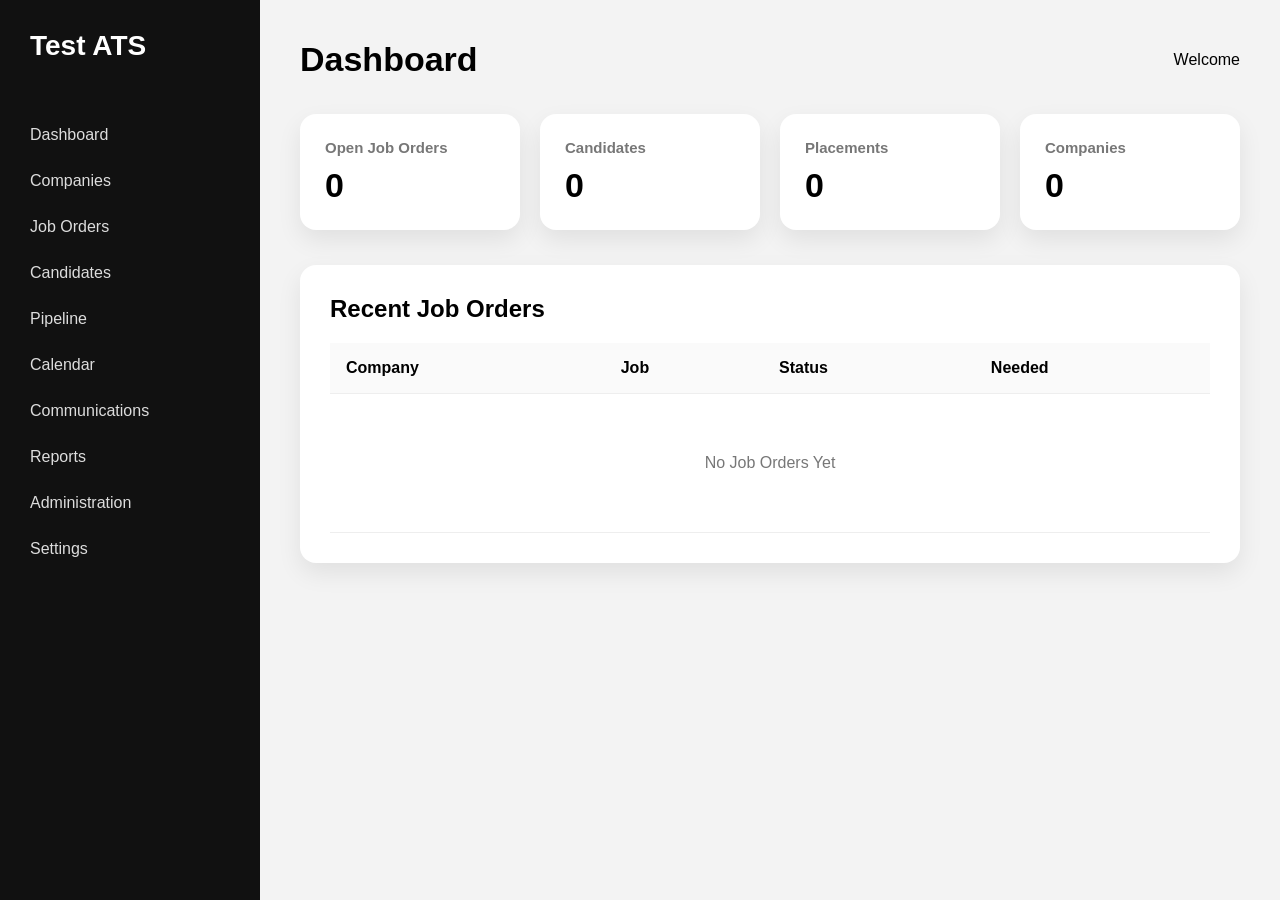
==== dashboard.html @ adffb9d7 "Create dashboard.html" ====
<!DOCTYPE html>
<html lang="en">
<head>
    <meta charset="UTF-8">
    <meta name="viewport" content="width=device-width, initial-scale=1.0">
    <title>Dashboard | Test ATS</title>

    <style>
        *{
            margin:0;
            padding:0;
            box-sizing:border-box;
            font-family:Arial,Helvetica,sans-serif;
        }

        body{
            background:#f3f3f3;
        }

        .sidebar{
            position:fixed;
            left:0;
            top:0;
            width:260px;
            height:100vh;
            background:#111;
            color:#fff;
            padding:30px;
        }

        .logo{
            font-size:28px;
            font-weight:bold;
            margin-bottom:50px;
        }

        .sidebar ul{
            list-style:none;
        }

        .sidebar li{
            padding:14px 0;
            cursor:pointer;
            color:#ddd;
        }

        .sidebar li:hover{
            color:#fff;
        }

        .main{
            margin-left:260px;
            padding:40px;
        }

        .topbar{
            display:flex;
            justify-content:space-between;
            align-items:center;
            margin-bottom:35px;
        }

        .topbar h1{
            font-size:34px;
        }

        .cards{
            display:grid;
            grid-template-columns:repeat(4,1fr);
            gap:20px;
        }

        .card{
            background:#fff;
            border-radius:16px;
            padding:25px;
            box-shadow:0 10px 25px rgba(0,0,0,.08);
        }

        .card h3{
            color:#777;
            font-size:15px;
            margin-bottom:10px;
        }

        .card h2{
            font-size:34px;
        }

        .section{
            margin-top:35px;
            background:#fff;
            border-radius:16px;
            padding:30px;
            box-shadow:0 10px 25px rgba(0,0,0,.08);
        }

        table{
            width:100%;
            border-collapse:collapse;
            margin-top:20px;
        }

        th,td{
            text-align:left;
            padding:16px;
            border-bottom:1px solid #eee;
        }

        th{
            background:#fafafa;
        }
    </style>

</head>

<body>

<div class="sidebar">

<div class="logo">Test ATS</div>

<ul>
<li>Dashboard</li>
<li>Companies</li>
<li>Job Orders</li>
<li>Candidates</li>
<li>Pipeline</li>
<li>Calendar</li>
<li>Communications</li>
<li>Reports</li>
<li>Administration</li>
<li>Settings</li>
</ul>

</div>

<div class="main">

<div class="topbar">

<h1>Dashboard</h1>

<div>
Welcome
</div>

</div>

<div class="cards">

<div class="card">
<h3>Open Job Orders</h3>
<h2>0</h2>
</div>

<div class="card">
<h3>Candidates</h3>
<h2>0</h2>
</div>

<div class="card">
<h3>Placements</h3>
<h2>0</h2>
</div>

<div class="card">
<h3>Companies</h3>
<h2>0</h2>
</div>

</div>

<div class="section">

<h2>Recent Job Orders</h2>

<table>

<tr>
<th>Company</th>
<th>Job</th>
<th>Status</th>
<th>Needed</th>
</tr>

<tr>
<td colspan="4" style="text-align:center;padding:60px;color:#777;">
No Job Orders Yet
</td>
</tr>

</table>

</div>

</div>

</body>
</html>
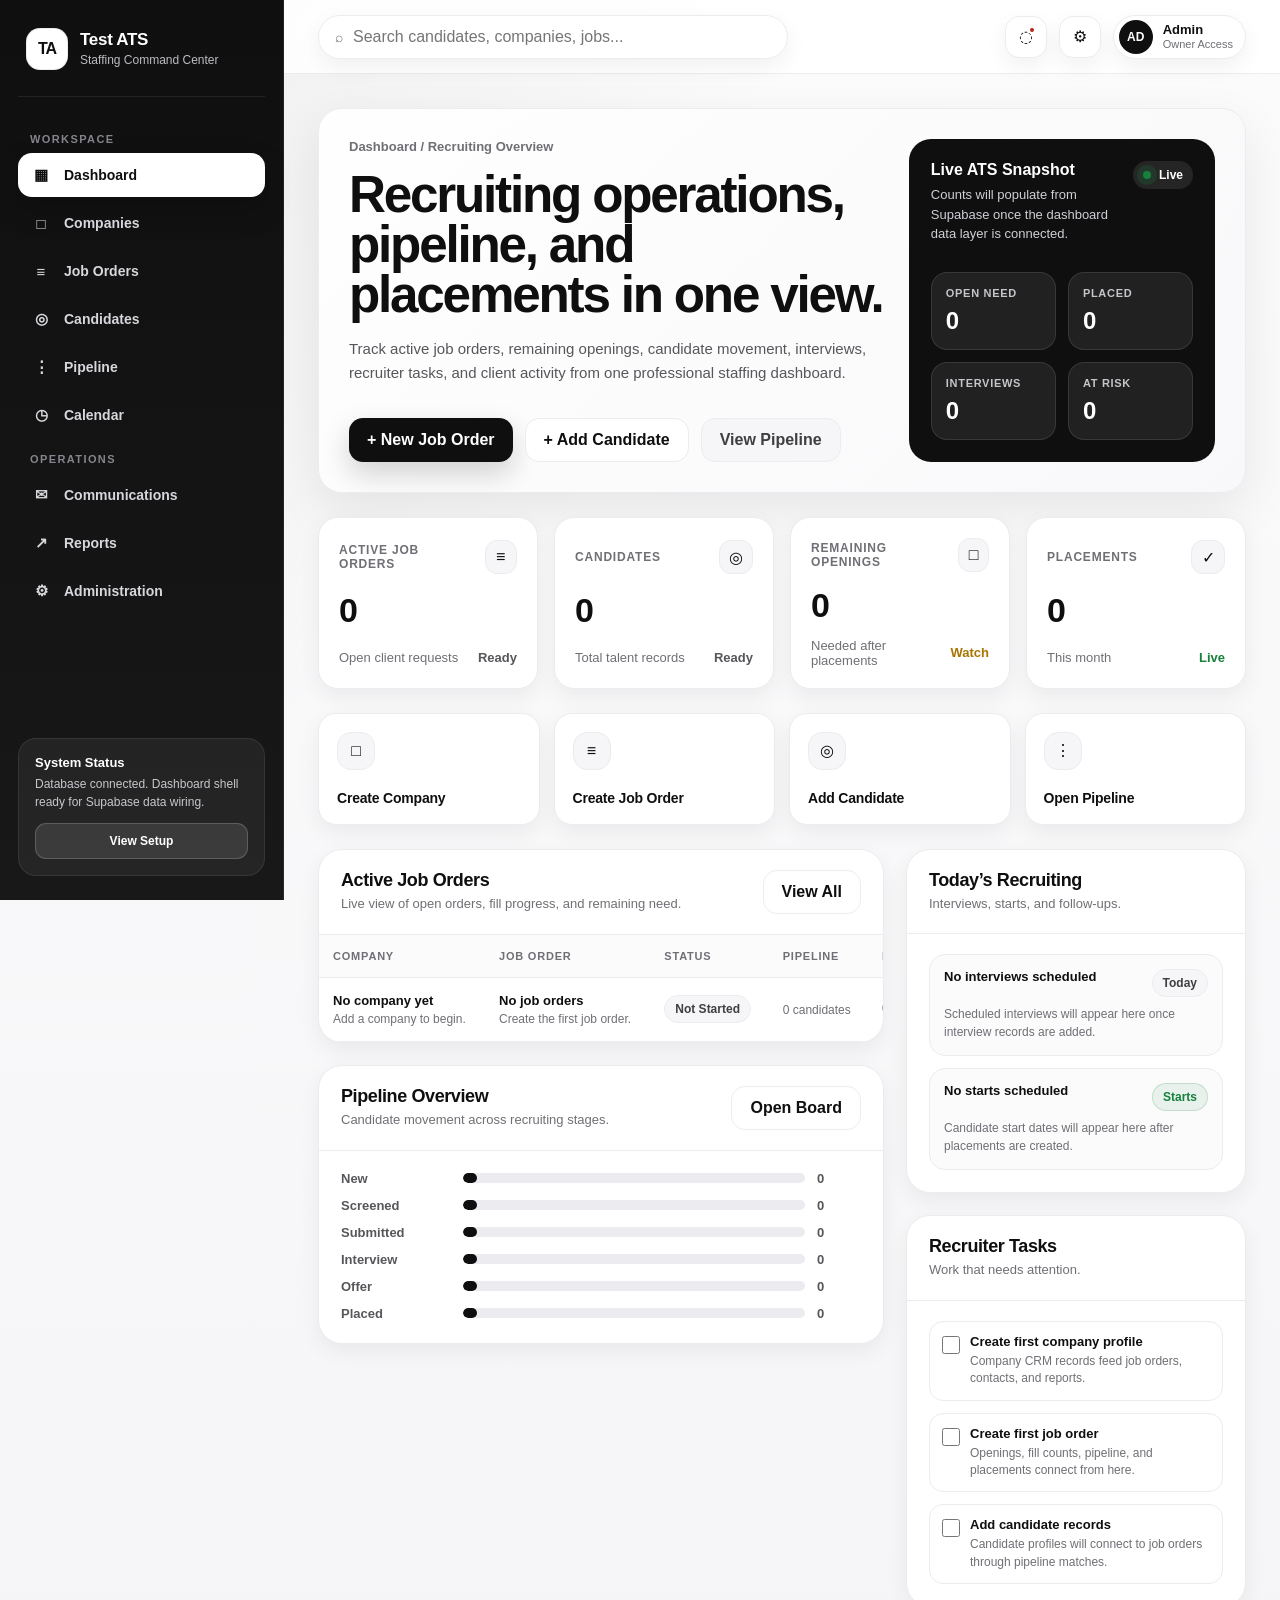
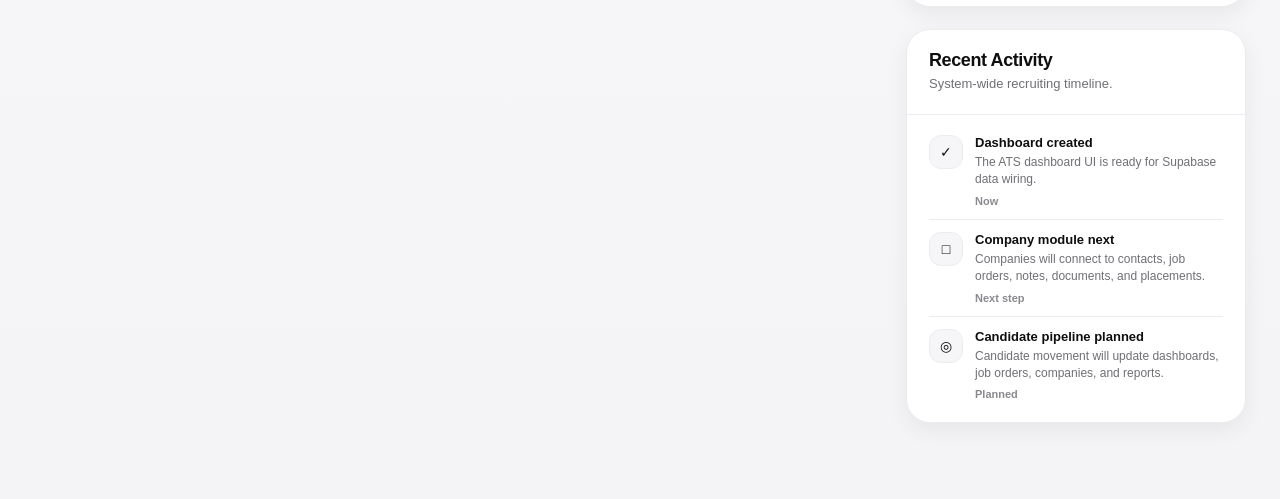
==== commit 23fb120a: "Update dashboard.html" ====
--- a/dashboard.html
+++ b/dashboard.html
@@ -1,200 +1,1371 @@
 <!DOCTYPE html>
 <html lang="en">
 <head>
-    <meta charset="UTF-8">
-    <meta name="viewport" content="width=device-width, initial-scale=1.0">
-    <title>Dashboard | Test ATS</title>
-
-    <style>
-        *{
-            margin:0;
-            padding:0;
-            box-sizing:border-box;
-            font-family:Arial,Helvetica,sans-serif;
-        }
-
-        body{
-            background:#f3f3f3;
-        }
-
-        .sidebar{
-            position:fixed;
-            left:0;
-            top:0;
-            width:260px;
-            height:100vh;
-            background:#111;
-            color:#fff;
-            padding:30px;
-        }
-
-        .logo{
-            font-size:28px;
-            font-weight:bold;
-            margin-bottom:50px;
-        }
-
-        .sidebar ul{
-            list-style:none;
-        }
-
-        .sidebar li{
-            padding:14px 0;
-            cursor:pointer;
-            color:#ddd;
-        }
-
-        .sidebar li:hover{
-            color:#fff;
-        }
-
-        .main{
-            margin-left:260px;
-            padding:40px;
-        }
-
-        .topbar{
-            display:flex;
-            justify-content:space-between;
-            align-items:center;
-            margin-bottom:35px;
-        }
-
-        .topbar h1{
-            font-size:34px;
-        }
-
-        .cards{
-            display:grid;
-            grid-template-columns:repeat(4,1fr);
-            gap:20px;
-        }
-
-        .card{
-            background:#fff;
-            border-radius:16px;
-            padding:25px;
-            box-shadow:0 10px 25px rgba(0,0,0,.08);
-        }
-
-        .card h3{
-            color:#777;
-            font-size:15px;
-            margin-bottom:10px;
-        }
-
-        .card h2{
-            font-size:34px;
-        }
-
-        .section{
-            margin-top:35px;
-            background:#fff;
-            border-radius:16px;
-            padding:30px;
-            box-shadow:0 10px 25px rgba(0,0,0,.08);
-        }
-
-        table{
-            width:100%;
-            border-collapse:collapse;
-            margin-top:20px;
-        }
-
-        th,td{
-            text-align:left;
-            padding:16px;
-            border-bottom:1px solid #eee;
-        }
-
-        th{
-            background:#fafafa;
-        }
-    </style>
-
+  <meta charset="UTF-8" />
+  <meta name="viewport" content="width=device-width, initial-scale=1.0" />
+
+  <title>Test ATS | Dashboard</title>
+
+  <style>
+    :root {
+      --black: #0f0f10;
+      --black-2: #171717;
+      --charcoal: #232323;
+      --gray-900: #2f2f31;
+      --gray-800: #3f3f42;
+      --gray-700: #57575b;
+      --gray-600: #6f6f75;
+      --gray-500: #8a8a91;
+      --gray-400: #b8b8bf;
+      --gray-300: #d9d9df;
+      --gray-200: #ececf0;
+      --gray-100: #f6f6f8;
+      --white: #ffffff;
+      --success: #16803c;
+      --warning: #a87400;
+      --danger: #b42318;
+      --info: #2458a6;
+      --radius-sm: 10px;
+      --radius-md: 16px;
+      --radius-lg: 24px;
+      --shadow-sm: 0 8px 22px rgba(15, 15, 16, 0.06);
+      --shadow-md: 0 18px 50px rgba(15, 15, 16, 0.08);
+      --border: 1px solid var(--gray-200);
+      --sidebar-width: 284px;
+      --topbar-height: 74px;
+    }
+
+    * {
+      box-sizing: border-box;
+      margin: 0;
+      padding: 0;
+    }
+
+    html {
+      scroll-behavior: smooth;
+    }
+
+    body {
+      min-height: 100vh;
+      font-family: Inter, Arial, Helvetica, sans-serif;
+      background:
+        radial-gradient(circle at top left, rgba(15, 15, 16, 0.06), transparent 32%),
+        linear-gradient(180deg, #fbfbfc 0%, #f4f4f6 100%);
+      color: var(--black);
+    }
+
+    button,
+    input,
+    select {
+      font: inherit;
+    }
+
+    button {
+      cursor: pointer;
+    }
+
+    a {
+      color: inherit;
+      text-decoration: none;
+    }
+
+    .app-shell {
+      min-height: 100vh;
+      display: grid;
+      grid-template-columns: var(--sidebar-width) 1fr;
+    }
+
+    .sidebar {
+      position: sticky;
+      top: 0;
+      height: 100vh;
+      background: linear-gradient(180deg, var(--black) 0%, #181818 100%);
+      color: var(--white);
+      padding: 24px 18px;
+      display: flex;
+      flex-direction: column;
+      border-right: 1px solid rgba(255, 255, 255, 0.08);
+    }
+
+    .brand-row {
+      display: flex;
+      align-items: center;
+      gap: 12px;
+      padding: 4px 8px 26px;
+      border-bottom: 1px solid rgba(255, 255, 255, 0.08);
+      margin-bottom: 20px;
+    }
+
+    .brand-mark {
+      width: 42px;
+      height: 42px;
+      border-radius: 14px;
+      background: var(--white);
+      color: var(--black);
+      display: grid;
+      place-items: center;
+      font-weight: 900;
+      letter-spacing: -1px;
+      box-shadow: inset 0 0 0 1px rgba(15, 15, 16, 0.08);
+    }
+
+    .brand-title {
+      line-height: 1.1;
+    }
+
+    .brand-title strong {
+      display: block;
+      font-size: 17px;
+      letter-spacing: -0.3px;
+    }
+
+    .brand-title span {
+      color: #bcbcc2;
+      font-size: 12px;
+    }
+
+    .nav-section-label {
+      color: #85858d;
+      font-size: 11px;
+      font-weight: 800;
+      text-transform: uppercase;
+      letter-spacing: 1.4px;
+      padding: 16px 12px 8px;
+    }
+
+    .nav-list {
+      list-style: none;
+      display: grid;
+      gap: 4px;
+    }
+
+    .nav-item {
+      border-radius: 14px;
+    }
+
+    .nav-link {
+      min-height: 44px;
+      display: flex;
+      align-items: center;
+      gap: 12px;
+      padding: 10px 12px;
+      color: #d7d7dc;
+      border-radius: 14px;
+      transition: 0.18s ease;
+      font-weight: 650;
+      font-size: 14px;
+    }
+
+    .nav-link:hover {
+      background: rgba(255, 255, 255, 0.07);
+      color: var(--white);
+    }
+
+    .nav-link.active {
+      background: var(--white);
+      color: var(--black);
+      box-shadow: 0 12px 30px rgba(0, 0, 0, 0.20);
+    }
+
+    .nav-icon {
+      width: 22px;
+      height: 22px;
+      display: grid;
+      place-items: center;
+      font-size: 15px;
+    }
+
+    .sidebar-footer {
+      margin-top: auto;
+      background: rgba(255, 255, 255, 0.06);
+      border: 1px solid rgba(255, 255, 255, 0.08);
+      border-radius: 18px;
+      padding: 16px;
+    }
+
+    .sidebar-footer strong {
+      display: block;
+      font-size: 13px;
+      margin-bottom: 6px;
+    }
+
+    .sidebar-footer p {
+      color: #c7c7cd;
+      font-size: 12px;
+      line-height: 1.45;
+      margin-bottom: 12px;
+    }
+
+    .small-dark-btn {
+      width: 100%;
+      height: 36px;
+      border: 1px solid rgba(255, 255, 255, 0.18);
+      background: rgba(255, 255, 255, 0.10);
+      color: var(--white);
+      border-radius: 11px;
+      font-weight: 800;
+      font-size: 12px;
+    }
+
+    .main-area {
+      min-width: 0;
+      display: flex;
+      flex-direction: column;
+    }
+
+    .topbar {
+      height: var(--topbar-height);
+      background: rgba(255, 255, 255, 0.86);
+      backdrop-filter: blur(18px);
+      border-bottom: var(--border);
+      display: flex;
+      align-items: center;
+      justify-content: space-between;
+      padding: 0 34px;
+      position: sticky;
+      top: 0;
+      z-index: 20;
+    }
+
+    .topbar-left {
+      display: flex;
+      align-items: center;
+      gap: 18px;
+      min-width: 0;
+    }
+
+    .mobile-menu {
+      display: none;
+      width: 42px;
+      height: 42px;
+      border-radius: 12px;
+      border: var(--border);
+      background: var(--white);
+      color: var(--black);
+      font-size: 20px;
+    }
+
+    .global-search {
+      width: min(470px, 40vw);
+      height: 44px;
+      display: flex;
+      align-items: center;
+      gap: 10px;
+      border: var(--border);
+      border-radius: 999px;
+      background: var(--white);
+      padding: 0 16px;
+      color: var(--gray-600);
+      box-shadow: var(--shadow-sm);
+    }
+
+    .global-search input {
+      border: 0;
+      outline: 0;
+      flex: 1;
+      background: transparent;
+      color: var(--black);
+      min-width: 0;
+    }
+
+    .global-search span {
+      font-size: 14px;
+    }
+
+    .topbar-actions {
+      display: flex;
+      align-items: center;
+      gap: 12px;
+    }
+
+    .icon-btn {
+      width: 42px;
+      height: 42px;
+      border-radius: 14px;
+      border: var(--border);
+      background: var(--white);
+      color: var(--black);
+      box-shadow: var(--shadow-sm);
+      position: relative;
+    }
+
+    .notification-dot {
+      position: absolute;
+      top: 9px;
+      right: 10px;
+      width: 8px;
+      height: 8px;
+      border-radius: 99px;
+      background: var(--danger);
+      border: 2px solid var(--white);
+    }
+
+    .user-chip {
+      height: 44px;
+      display: flex;
+      align-items: center;
+      gap: 10px;
+      background: var(--white);
+      border: var(--border);
+      border-radius: 999px;
+      padding: 5px 12px 5px 5px;
+      box-shadow: var(--shadow-sm);
+    }
+
+    .avatar {
+      width: 34px;
+      height: 34px;
+      border-radius: 50%;
+      background: var(--black);
+      color: var(--white);
+      display: grid;
+      place-items: center;
+      font-size: 12px;
+      font-weight: 900;
+    }
+
+    .user-chip-text {
+      display: grid;
+      line-height: 1.15;
+    }
+
+    .user-chip-text strong {
+      font-size: 13px;
+    }
+
+    .user-chip-text span {
+      font-size: 11px;
+      color: var(--gray-600);
+    }
+
+    .page-content {
+      padding: 34px;
+      display: grid;
+      gap: 24px;
+    }
+
+    .hero-panel {
+      background:
+        linear-gradient(135deg, rgba(255, 255, 255, 0.96), rgba(248, 248, 250, 0.96)),
+        radial-gradient(circle at top right, rgba(15, 15, 16, 0.08), transparent 26%);
+      border: var(--border);
+      border-radius: var(--radius-lg);
+      padding: 30px;
+      display: grid;
+      grid-template-columns: 1.4fr 0.8fr;
+      gap: 24px;
+      align-items: stretch;
+      box-shadow: var(--shadow-md);
+      overflow: hidden;
+    }
+
+    .hero-copy {
+      display: flex;
+      flex-direction: column;
+      justify-content: space-between;
+      gap: 24px;
+      min-width: 0;
+    }
+
+    .breadcrumb {
+      color: var(--gray-600);
+      font-size: 13px;
+      font-weight: 700;
+      margin-bottom: 16px;
+    }
+
+    .hero-copy h1 {
+      font-size: clamp(30px, 4vw, 52px);
+      letter-spacing: -2.2px;
+      line-height: 0.98;
+      margin-bottom: 16px;
+      max-width: 780px;
+    }
+
+    .hero-copy p {
+      color: var(--gray-700);
+      line-height: 1.65;
+      max-width: 740px;
+      font-size: 15px;
+    }
+
+    .hero-actions {
+      display: flex;
+      flex-wrap: wrap;
+      gap: 12px;
+    }
+
+    .primary-btn,
+    .secondary-btn,
+    .ghost-btn {
+      min-height: 44px;
+      border-radius: 14px;
+      padding: 0 18px;
+      font-weight: 850;
+      border: 0;
+    }
+
+    .primary-btn {
+      background: var(--black);
+      color: var(--white);
+      box-shadow: 0 12px 28px rgba(15, 15, 16, 0.18);
+    }
+
+    .secondary-btn {
+      background: var(--white);
+      color: var(--black);
+      border: var(--border);
+    }
+
+    .ghost-btn {
+      background: var(--gray-100);
+      color: var(--gray-800);
+      border: var(--border);
+    }
+
+    .hero-side {
+      background: var(--black);
+      color: var(--white);
+      border-radius: 22px;
+      padding: 22px;
+      display: flex;
+      flex-direction: column;
+      justify-content: space-between;
+      gap: 28px;
+      min-height: 280px;
+    }
+
+    .hero-side-top {
+      display: flex;
+      justify-content: space-between;
+      align-items: start;
+      gap: 12px;
+    }
+
+    .hero-side h3 {
+      font-size: 16px;
+      margin-bottom: 6px;
+    }
+
+    .hero-side p {
+      color: #cfcfd5;
+      font-size: 13px;
+      line-height: 1.5;
+    }
+
+    .live-chip {
+      display: inline-flex;
+      align-items: center;
+      gap: 8px;
+      padding: 7px 10px;
+      border-radius: 999px;
+      background: rgba(255, 255, 255, 0.09);
+      color: var(--white);
+      font-size: 12px;
+      font-weight: 800;
+      white-space: nowrap;
+    }
+
+    .pulse-dot {
+      width: 8px;
+      height: 8px;
+      background: var(--success);
+      border-radius: 50%;
+      box-shadow: 0 0 0 6px rgba(22, 128, 60, 0.20);
+    }
+
+    .mini-stats {
+      display: grid;
+      grid-template-columns: repeat(2, 1fr);
+      gap: 12px;
+    }
+
+    .mini-stat {
+      padding: 14px;
+      border-radius: 16px;
+      background: rgba(255, 255, 255, 0.08);
+      border: 1px solid rgba(255, 255, 255, 0.10);
+    }
+
+    .mini-stat span {
+      display: block;
+      color: #c5c5ca;
+      font-size: 11px;
+      font-weight: 800;
+      text-transform: uppercase;
+      letter-spacing: 0.7px;
+      margin-bottom: 8px;
+    }
+
+    .mini-stat strong {
+      display: block;
+      font-size: 24px;
+      letter-spacing: -0.8px;
+    }
+
+    .kpi-grid {
+      display: grid;
+      grid-template-columns: repeat(4, 1fr);
+      gap: 16px;
+    }
+
+    .kpi-card {
+      background: var(--white);
+      border: var(--border);
+      border-radius: 20px;
+      padding: 20px;
+      box-shadow: var(--shadow-sm);
+      display: grid;
+      gap: 16px;
+      min-width: 0;
+    }
+
+    .kpi-top {
+      display: flex;
+      justify-content: space-between;
+      align-items: center;
+      gap: 12px;
+    }
+
+    .kpi-label {
+      color: var(--gray-600);
+      font-size: 12px;
+      font-weight: 900;
+      text-transform: uppercase;
+      letter-spacing: 0.8px;
+    }
+
+    .kpi-icon {
+      width: 34px;
+      height: 34px;
+      border-radius: 12px;
+      display: grid;
+      place-items: center;
+      background: var(--gray-100);
+      color: var(--black);
+      border: var(--border);
+    }
+
+    .kpi-value {
+      font-size: 34px;
+      letter-spacing: -1.4px;
+      font-weight: 900;
+      line-height: 1;
+    }
+
+    .kpi-meta {
+      display: flex;
+      align-items: center;
+      justify-content: space-between;
+      gap: 12px;
+      color: var(--gray-600);
+      font-size: 13px;
+    }
+
+    .trend {
+      font-weight: 900;
+      color: var(--success);
+    }
+
+    .trend.neutral {
+      color: var(--gray-700);
+    }
+
+    .trend.warning {
+      color: var(--warning);
+    }
+
+    .dashboard-grid {
+      display: grid;
+      grid-template-columns: minmax(0, 1.5fr) minmax(340px, 0.85fr);
+      gap: 22px;
+      align-items: start;
+    }
+
+    .stack {
+      display: grid;
+      gap: 22px;
+      min-width: 0;
+    }
+
+    .panel {
+      background: var(--white);
+      border: var(--border);
+      border-radius: var(--radius-lg);
+      box-shadow: var(--shadow-sm);
+      overflow: hidden;
+    }
+
+    .panel-header {
+      padding: 20px 22px;
+      border-bottom: var(--border);
+      display: flex;
+      align-items: center;
+      justify-content: space-between;
+      gap: 16px;
+    }
+
+    .panel-title {
+      min-width: 0;
+    }
+
+    .panel-title h2 {
+      font-size: 18px;
+      letter-spacing: -0.4px;
+      margin-bottom: 4px;
+    }
+
+    .panel-title p {
+      color: var(--gray-600);
+      font-size: 13px;
+      line-height: 1.45;
+    }
+
+    .panel-body {
+      padding: 20px 22px 22px;
+    }
+
+    .pipeline-wrapper {
+      display: grid;
+      gap: 16px;
+    }
+
+    .pipeline-bars {
+      display: grid;
+      gap: 12px;
+    }
+
+    .pipeline-row {
+      display: grid;
+      grid-template-columns: 110px 1fr 44px;
+      align-items: center;
+      gap: 12px;
+    }
+
+    .pipeline-row span {
+      color: var(--gray-700);
+      font-size: 13px;
+      font-weight: 750;
+    }
+
+    .bar-track {
+      height: 10px;
+      border-radius: 999px;
+      background: var(--gray-200);
+      overflow: hidden;
+    }
+
+    .bar-fill {
+      height: 100%;
+      border-radius: 999px;
+      background: var(--black);
+    }
+
+    .job-table-wrap {
+      overflow-x: auto;
+    }
+
+    table {
+      width: 100%;
+      border-collapse: collapse;
+      min-width: 760px;
+    }
+
+    th,
+    td {
+      padding: 15px 14px;
+      text-align: left;
+      border-bottom: 1px solid var(--gray-200);
+      vertical-align: middle;
+      font-size: 13px;
+    }
+
+    th {
+      color: var(--gray-600);
+      font-size: 11px;
+      text-transform: uppercase;
+      letter-spacing: 0.8px;
+      background: #fbfbfc;
+      font-weight: 900;
+    }
+
+    td strong {
+      display: block;
+      font-size: 13px;
+      color: var(--black);
+      margin-bottom: 3px;
+    }
+
+    td small {
+      color: var(--gray-600);
+      font-size: 12px;
+    }
+
+    .status-pill {
+      display: inline-flex;
+      align-items: center;
+      min-height: 28px;
+      padding: 0 10px;
+      border-radius: 999px;
+      font-size: 12px;
+      font-weight: 850;
+      background: var(--gray-100);
+      color: var(--gray-800);
+      border: 1px solid var(--gray-200);
+      white-space: nowrap;
+    }
+
+    .status-pill.success {
+      color: var(--success);
+      background: rgba(22, 128, 60, 0.08);
+      border-color: rgba(22, 128, 60, 0.18);
+    }
+
+    .status-pill.warning {
+      color: var(--warning);
+      background: rgba(168, 116, 0, 0.08);
+      border-color: rgba(168, 116, 0, 0.18);
+    }
+
+    .status-pill.danger {
+      color: var(--danger);
+      background: rgba(180, 35, 24, 0.08);
+      border-color: rgba(180, 35, 24, 0.18);
+    }
+
+    .needed-box {
+      display: inline-flex;
+      gap: 6px;
+      align-items: baseline;
+      color: var(--gray-700);
+      font-weight: 800;
+    }
+
+    .needed-box b {
+      color: var(--black);
+      font-size: 16px;
+    }
+
+    .activity-list,
+    .interview-list,
+    .task-list {
+      display: grid;
+      gap: 12px;
+    }
+
+    .activity-item {
+      display: grid;
+      grid-template-columns: 34px 1fr;
+      gap: 12px;
+      padding-bottom: 12px;
+      border-bottom: 1px solid var(--gray-200);
+    }
+
+    .activity-item:last-child {
+      border-bottom: 0;
+      padding-bottom: 0;
+    }
+
+    .activity-dot {
+      width: 34px;
+      height: 34px;
+      border-radius: 12px;
+      background: var(--gray-100);
+      border: var(--border);
+      display: grid;
+      place-items: center;
+      color: var(--black);
+      font-size: 14px;
+    }
+
+    .activity-text strong {
+      font-size: 13px;
+      display: block;
+      margin-bottom: 4px;
+    }
+
+    .activity-text p {
+      color: var(--gray-600);
+      font-size: 12px;
+      line-height: 1.45;
+    }
+
+    .activity-text time {
+      display: block;
+      margin-top: 6px;
+      color: var(--gray-500);
+      font-size: 11px;
+      font-weight: 800;
+    }
+
+    .interview-card {
+      padding: 14px;
+      border: var(--border);
+      border-radius: 16px;
+      display: grid;
+      gap: 9px;
+      background: #fbfbfc;
+    }
+
+    .interview-top {
+      display: flex;
+      justify-content: space-between;
+      gap: 12px;
+      align-items: start;
+    }
+
+    .interview-top strong {
+      font-size: 13px;
+    }
+
+    .interview-card p {
+      color: var(--gray-600);
+      font-size: 12px;
+      line-height: 1.45;
+    }
+
+    .task-item {
+      display: grid;
+      grid-template-columns: 18px 1fr;
+      gap: 10px;
+      align-items: start;
+      padding: 12px;
+      border: var(--border);
+      border-radius: 14px;
+      background: var(--white);
+    }
+
+    .task-checkbox {
+      margin-top: 2px;
+      width: 18px;
+      height: 18px;
+      accent-color: var(--black);
+    }
+
+    .task-item strong {
+      font-size: 13px;
+      display: block;
+      margin-bottom: 4px;
+    }
+
+    .task-item p {
+      font-size: 12px;
+      color: var(--gray-600);
+      line-height: 1.45;
+    }
+
+    .quick-actions {
+      display: grid;
+      grid-template-columns: repeat(4, 1fr);
+      gap: 14px;
+    }
+
+    .quick-card {
+      min-height: 112px;
+      border-radius: 18px;
+      border: var(--border);
+      background: var(--white);
+      box-shadow: var(--shadow-sm);
+      padding: 18px;
+      display: flex;
+      flex-direction: column;
+      justify-content: space-between;
+      transition: 0.18s ease;
+    }
+
+    .quick-card:hover {
+      transform: translateY(-2px);
+      box-shadow: var(--shadow-md);
+    }
+
+    .quick-card-icon {
+      width: 38px;
+      height: 38px;
+      border-radius: 14px;
+      display: grid;
+      place-items: center;
+      background: var(--gray-100);
+      border: var(--border);
+    }
+
+    .quick-card strong {
+      font-size: 14px;
+      letter-spacing: -0.2px;
+    }
+
+    .footer-space {
+      height: 18px;
+    }
+
+    @media (max-width: 1240px) {
+      .kpi-grid {
+        grid-template-columns: repeat(2, 1fr);
+      }
+
+      .quick-actions {
+        grid-template-columns: repeat(2, 1fr);
+      }
+
+      .dashboard-grid {
+        grid-template-columns: 1fr;
+      }
+    }
+
+    @media (max-width: 980px) {
+      .app-shell {
+        grid-template-columns: 1fr;
+      }
+
+      .sidebar {
+        display: none;
+      }
+
+      .mobile-menu {
+        display: block;
+      }
+
+      .topbar {
+        padding: 0 18px;
+      }
+
+      .global-search {
+        width: min(420px, 48vw);
+      }
+
+      .page-content {
+        padding: 22px;
+      }
+
+      .hero-panel {
+        grid-template-columns: 1fr;
+      }
+    }
+
+    @media (max-width: 720px) {
+      .topbar {
+        height: auto;
+        padding: 14px;
+        align-items: stretch;
+        flex-direction: column;
+        gap: 12px;
+      }
+
+      .topbar-left,
+      .topbar-actions {
+        width: 100%;
+        justify-content: space-between;
+      }
+
+      .global-search {
+        flex: 1;
+        width: auto;
+      }
+
+      .user-chip-text {
+        display: none;
+      }
+
+      .page-content {
+        padding: 16px;
+      }
+
+      .kpi-grid,
+      .quick-actions,
+      .mini-stats {
+        grid-template-columns: 1fr;
+      }
+
+      .hero-panel,
+      .panel {
+        border-radius: 18px;
+      }
+
+      .hero-copy h1 {
+        font-size: 34px;
+        letter-spacing: -1.2px;
+      }
+
+      .pipeline-row {
+        grid-template-columns: 88px 1fr 34px;
+      }
+    }
+  </style>
 </head>
 
 <body>
-
-<div class="sidebar">
-
-<div class="logo">Test ATS</div>
-
-<ul>
-<li>Dashboard</li>
-<li>Companies</li>
-<li>Job Orders</li>
-<li>Candidates</li>
-<li>Pipeline</li>
-<li>Calendar</li>
-<li>Communications</li>
-<li>Reports</li>
-<li>Administration</li>
-<li>Settings</li>
-</ul>
-
-</div>
-
-<div class="main">
-
-<div class="topbar">
-
-<h1>Dashboard</h1>
-
-<div>
-Welcome
-</div>
-
-</div>
-
-<div class="cards">
-
-<div class="card">
-<h3>Open Job Orders</h3>
-<h2>0</h2>
-</div>
-
-<div class="card">
-<h3>Candidates</h3>
-<h2>0</h2>
-</div>
-
-<div class="card">
-<h3>Placements</h3>
-<h2>0</h2>
-</div>
-
-<div class="card">
-<h3>Companies</h3>
-<h2>0</h2>
-</div>
-
-</div>
-
-<div class="section">
-
-<h2>Recent Job Orders</h2>
-
-<table>
-
-<tr>
-<th>Company</th>
-<th>Job</th>
-<th>Status</th>
-<th>Needed</th>
-</tr>
-
-<tr>
-<td colspan="4" style="text-align:center;padding:60px;color:#777;">
-No Job Orders Yet
-</td>
-</tr>
-
-</table>
-
-</div>
-
-</div>
-
+  <div class="app-shell">
+    <aside class="sidebar">
+      <div class="brand-row">
+        <div class="brand-mark">TA</div>
+        <div class="brand-title">
+          <strong>Test ATS</strong>
+          <span>Staffing Command Center</span>
+        </div>
+      </div>
+
+      <div class="nav-section-label">Workspace</div>
+      <ul class="nav-list">
+        <li class="nav-item"><a class="nav-link active" href="dashboard.html"><span class="nav-icon">▦</span>Dashboard</a></li>
+        <li class="nav-item"><a class="nav-link" href="companies.html"><span class="nav-icon">□</span>Companies</a></li>
+        <li class="nav-item"><a class="nav-link" href="job-orders.html"><span class="nav-icon">≡</span>Job Orders</a></li>
+        <li class="nav-item"><a class="nav-link" href="candidates.html"><span class="nav-icon">◎</span>Candidates</a></li>
+        <li class="nav-item"><a class="nav-link" href="pipeline.html"><span class="nav-icon">⋮</span>Pipeline</a></li>
+        <li class="nav-item"><a class="nav-link" href="calendar.html"><span class="nav-icon">◷</span>Calendar</a></li>
+      </ul>
+
+      <div class="nav-section-label">Operations</div>
+      <ul class="nav-list">
+        <li class="nav-item"><a class="nav-link" href="communications.html"><span class="nav-icon">✉</span>Communications</a></li>
+        <li class="nav-item"><a class="nav-link" href="reports.html"><span class="nav-icon">↗</span>Reports</a></li>
+        <li class="nav-item"><a class="nav-link" href="administration.html"><span class="nav-icon">⚙</span>Administration</a></li>
+      </ul>
+
+      <div class="sidebar-footer">
+        <strong>System Status</strong>
+        <p>Database connected. Dashboard shell ready for Supabase data wiring.</p>
+        <button class="small-dark-btn" type="button">View Setup</button>
+      </div>
+    </aside>
+
+    <main class="main-area">
+      <header class="topbar">
+        <div class="topbar-left">
+          <button class="mobile-menu" type="button">☰</button>
+          <label class="global-search">
+            <span>⌕</span>
+            <input type="search" placeholder="Search candidates, companies, jobs..." />
+          </label>
+        </div>
+
+        <div class="topbar-actions">
+          <button class="icon-btn" type="button" aria-label="Notifications">
+            ◌
+            <span class="notification-dot"></span>
+          </button>
+          <button class="icon-btn" type="button" aria-label="Settings">⚙</button>
+          <div class="user-chip">
+            <div class="avatar">AD</div>
+            <div class="user-chip-text">
+              <strong>Admin</strong>
+              <span>Owner Access</span>
+            </div>
+          </div>
+        </div>
+      </header>
+
+      <section class="page-content">
+        <section class="hero-panel">
+          <div class="hero-copy">
+            <div>
+              <div class="breadcrumb">Dashboard / Recruiting Overview</div>
+              <h1>Recruiting operations, pipeline, and placements in one view.</h1>
+              <p>
+                Track active job orders, remaining openings, candidate movement, interviews,
+                recruiter tasks, and client activity from one professional staffing dashboard.
+              </p>
+            </div>
+
+            <div class="hero-actions">
+              <button class="primary-btn" type="button">+ New Job Order</button>
+              <button class="secondary-btn" type="button">+ Add Candidate</button>
+              <button class="ghost-btn" type="button">View Pipeline</button>
+            </div>
+          </div>
+
+          <aside class="hero-side">
+            <div class="hero-side-top">
+              <div>
+                <h3>Live ATS Snapshot</h3>
+                <p>Counts will populate from Supabase once the dashboard data layer is connected.</p>
+              </div>
+              <span class="live-chip"><span class="pulse-dot"></span>Live</span>
+            </div>
+
+            <div class="mini-stats">
+              <div class="mini-stat">
+                <span>Open Need</span>
+                <strong>0</strong>
+              </div>
+              <div class="mini-stat">
+                <span>Placed</span>
+                <strong>0</strong>
+              </div>
+              <div class="mini-stat">
+                <span>Interviews</span>
+                <strong>0</strong>
+              </div>
+              <div class="mini-stat">
+                <span>At Risk</span>
+                <strong>0</strong>
+              </div>
+            </div>
+          </aside>
+        </section>
+
+        <section class="kpi-grid">
+          <article class="kpi-card">
+            <div class="kpi-top">
+              <span class="kpi-label">Active Job Orders</span>
+              <span class="kpi-icon">≡</span>
+            </div>
+            <div class="kpi-value" id="activeJobsCount">0</div>
+            <div class="kpi-meta"><span>Open client requests</span><span class="trend neutral">Ready</span></div>
+          </article>
+
+          <article class="kpi-card">
+            <div class="kpi-top">
+              <span class="kpi-label">Candidates</span>
+              <span class="kpi-icon">◎</span>
+            </div>
+            <div class="kpi-value" id="candidateCount">0</div>
+            <div class="kpi-meta"><span>Total talent records</span><span class="trend neutral">Ready</span></div>
+          </article>
+
+          <article class="kpi-card">
+            <div class="kpi-top">
+              <span class="kpi-label">Remaining Openings</span>
+              <span class="kpi-icon">□</span>
+            </div>
+            <div class="kpi-value" id="remainingOpeningsCount">0</div>
+            <div class="kpi-meta"><span>Needed after placements</span><span class="trend warning">Watch</span></div>
+          </article>
+
+          <article class="kpi-card">
+            <div class="kpi-top">
+              <span class="kpi-label">Placements</span>
+              <span class="kpi-icon">✓</span>
+            </div>
+            <div class="kpi-value" id="placementsCount">0</div>
+            <div class="kpi-meta"><span>This month</span><span class="trend">Live</span></div>
+          </article>
+        </section>
+
+        <section class="quick-actions">
+          <a class="quick-card" href="companies.html">
+            <span class="quick-card-icon">□</span>
+            <strong>Create Company</strong>
+          </a>
+          <a class="quick-card" href="job-orders.html">
+            <span class="quick-card-icon">≡</span>
+            <strong>Create Job Order</strong>
+          </a>
+          <a class="quick-card" href="candidates.html">
+            <span class="quick-card-icon">◎</span>
+            <strong>Add Candidate</strong>
+          </a>
+          <a class="quick-card" href="pipeline.html">
+            <span class="quick-card-icon">⋮</span>
+            <strong>Open Pipeline</strong>
+          </a>
+        </section>
+
+        <section class="dashboard-grid">
+          <div class="stack">
+            <article class="panel">
+              <div class="panel-header">
+                <div class="panel-title">
+                  <h2>Active Job Orders</h2>
+                  <p>Live view of open orders, fill progress, and remaining need.</p>
+                </div>
+                <button class="secondary-btn" type="button">View All</button>
+              </div>
+
+              <div class="job-table-wrap">
+                <table>
+                  <thead>
+                    <tr>
+                      <th>Company</th>
+                      <th>Job Order</th>
+                      <th>Status</th>
+                      <th>Pipeline</th>
+                      <th>Need</th>
+                      <th>Recruiter</th>
+                    </tr>
+                  </thead>
+                  <tbody>
+                    <tr>
+                      <td><strong>No company yet</strong><small>Add a company to begin.</small></td>
+                      <td><strong>No job orders</strong><small>Create the first job order.</small></td>
+                      <td><span class="status-pill">Not Started</span></td>
+                      <td><small>0 candidates</small></td>
+                      <td><span class="needed-box"><b>0</b> remaining</span></td>
+                      <td><small>Unassigned</small></td>
+                    </tr>
+                  </tbody>
+                </table>
+              </div>
+            </article>
+
+            <article class="panel">
+              <div class="panel-header">
+                <div class="panel-title">
+                  <h2>Pipeline Overview</h2>
+                  <p>Candidate movement across recruiting stages.</p>
+                </div>
+                <button class="secondary-btn" type="button">Open Board</button>
+              </div>
+
+              <div class="panel-body">
+                <div class="pipeline-wrapper">
+                  <div class="pipeline-bars">
+                    <div class="pipeline-row">
+                      <span>New</span>
+                      <div class="bar-track"><div class="bar-fill" style="width: 4%;"></div></div>
+                      <span>0</span>
+                    </div>
+                    <div class="pipeline-row">
+                      <span>Screened</span>
+                      <div class="bar-track"><div class="bar-fill" style="width: 4%;"></div></div>
+                      <span>0</span>
+                    </div>
+                    <div class="pipeline-row">
+                      <span>Submitted</span>
+                      <div class="bar-track"><div class="bar-fill" style="width: 4%;"></div></div>
+                      <span>0</span>
+                    </div>
+                    <div class="pipeline-row">
+                      <span>Interview</span>
+                      <div class="bar-track"><div class="bar-fill" style="width: 4%;"></div></div>
+                      <span>0</span>
+                    </div>
+                    <div class="pipeline-row">
+                      <span>Offer</span>
+                      <div class="bar-track"><div class="bar-fill" style="width: 4%;"></div></div>
+                      <span>0</span>
+                    </div>
+                    <div class="pipeline-row">
+                      <span>Placed</span>
+                      <div class="bar-track"><div class="bar-fill" style="width: 4%;"></div></div>
+                      <span>0</span>
+                    </div>
+                  </div>
+                </div>
+              </div>
+            </article>
+          </div>
+
+          <aside class="stack">
+            <article class="panel">
+              <div class="panel-header">
+                <div class="panel-title">
+                  <h2>Today’s Recruiting</h2>
+                  <p>Interviews, starts, and follow-ups.</p>
+                </div>
+              </div>
+
+              <div class="panel-body">
+                <div class="interview-list">
+                  <div class="interview-card">
+                    <div class="interview-top">
+                      <strong>No interviews scheduled</strong>
+                      <span class="status-pill">Today</span>
+                    </div>
+                    <p>Scheduled interviews will appear here once interview records are added.</p>
+                  </div>
+
+                  <div class="interview-card">
+                    <div class="interview-top">
+                      <strong>No starts scheduled</strong>
+                      <span class="status-pill success">Starts</span>
+                    </div>
+                    <p>Candidate start dates will appear here after placements are created.</p>
+                  </div>
+                </div>
+              </div>
+            </article>
+
+            <article class="panel">
+              <div class="panel-header">
+                <div class="panel-title">
+                  <h2>Recruiter Tasks</h2>
+                  <p>Work that needs attention.</p>
+                </div>
+              </div>
+
+              <div class="panel-body">
+                <div class="task-list">
+                  <label class="task-item">
+                    <input class="task-checkbox" type="checkbox" />
+                    <span>
+                      <strong>Create first company profile</strong>
+                      <p>Company CRM records feed job orders, contacts, and reports.</p>
+                    </span>
+                  </label>
+
+                  <label class="task-item">
+                    <input class="task-checkbox" type="checkbox" />
+                    <span>
+                      <strong>Create first job order</strong>
+                      <p>Openings, fill counts, pipeline, and placements connect from here.</p>
+                    </span>
+                  </label>
+
+                  <label class="task-item">
+                    <input class="task-checkbox" type="checkbox" />
+                    <span>
+                      <strong>Add candidate records</strong>
+                      <p>Candidate profiles will connect to job orders through pipeline matches.</p>
+                    </span>
+                  </label>
+                </div>
+              </div>
+            </article>
+
+            <article class="panel">
+              <div class="panel-header">
+                <div class="panel-title">
+                  <h2>Recent Activity</h2>
+                  <p>System-wide recruiting timeline.</p>
+                </div>
+              </div>
+
+              <div class="panel-body">
+                <div class="activity-list">
+                  <div class="activity-item">
+                    <div class="activity-dot">✓</div>
+                    <div class="activity-text">
+                      <strong>Dashboard created</strong>
+                      <p>The ATS dashboard UI is ready for Supabase data wiring.</p>
+                      <time>Now</time>
+                    </div>
+                  </div>
+
+                  <div class="activity-item">
+                    <div class="activity-dot">□</div>
+                    <div class="activity-text">
+                      <strong>Company module next</strong>
+                      <p>Companies will connect to contacts, job orders, notes, documents, and placements.</p>
+                      <time>Next step</time>
+                    </div>
+                  </div>
+
+                  <div class="activity-item">
+                    <div class="activity-dot">◎</div>
+                    <div class="activity-text">
+                      <strong>Candidate pipeline planned</strong>
+                      <p>Candidate movement will update dashboards, job orders, companies, and reports.</p>
+                      <time>Planned</time>
+                    </div>
+                  </div>
+                </div>
+              </div>
+            </article>
+          </aside>
+        </section>
+
+        <div class="footer-space"></div>
+      </section>
+    </main>
+  </div>
+
+  <script>
+    const mobileMenuButton = document.querySelector(".mobile-menu");
+
+    if (mobileMenuButton) {
+      mobileMenuButton.addEventListener("click", function () {
+        alert("Mobile sidebar menu will be connected after the main pages are created.");
+      });
+    }
+  </script>
 </body>
 </html>
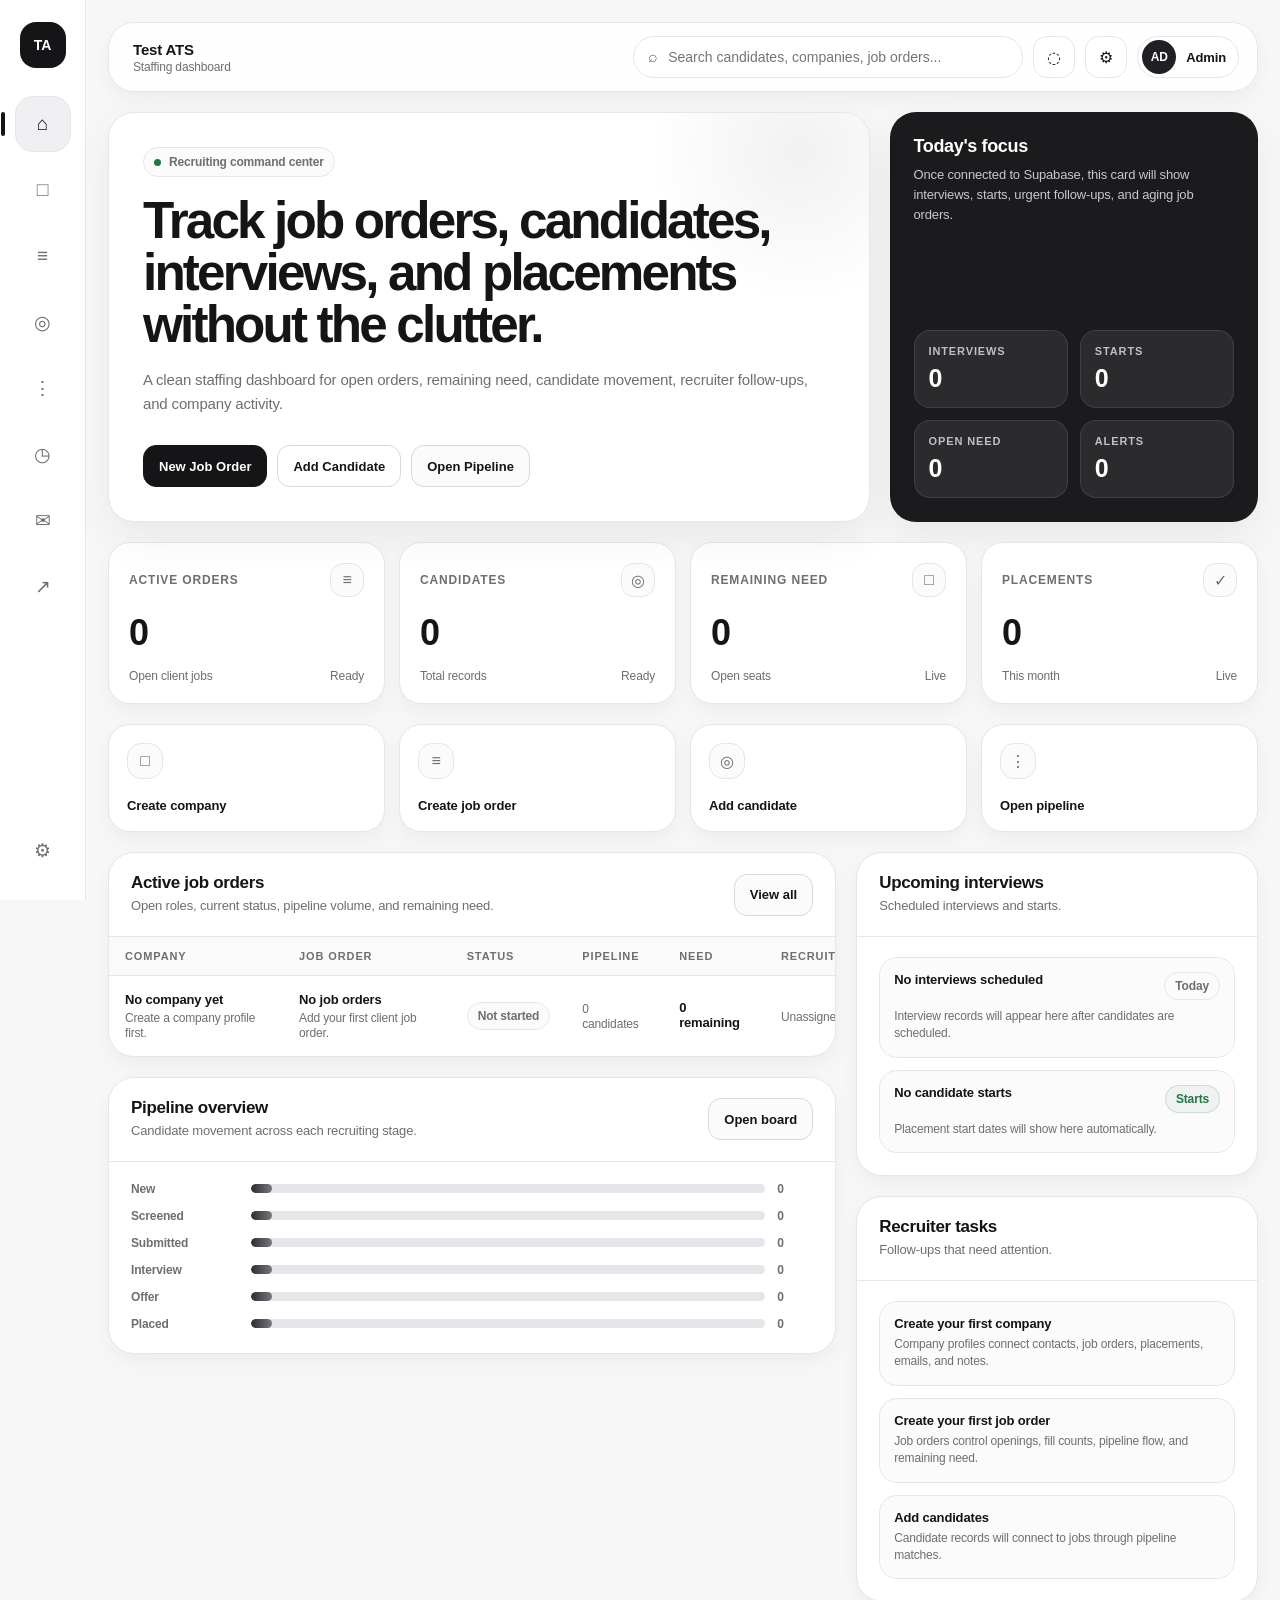
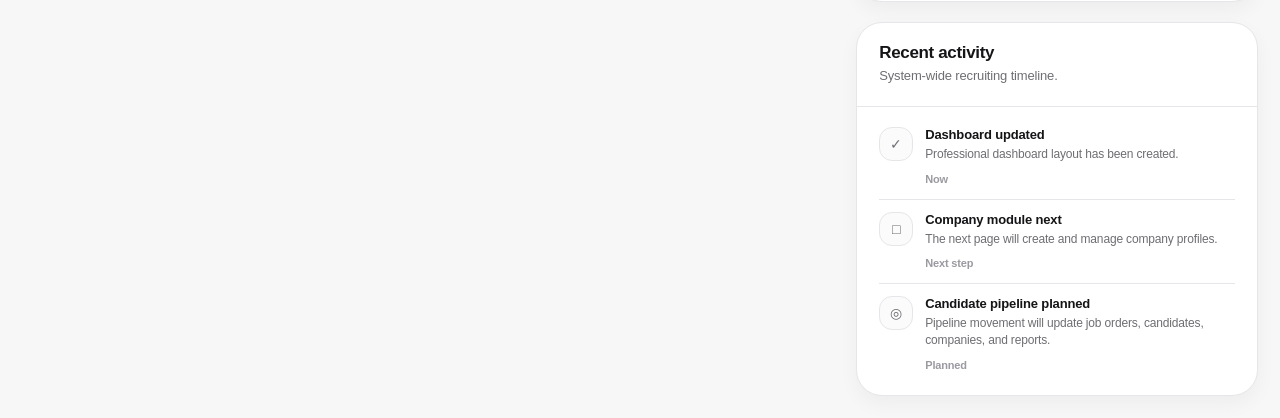
==== commit c12c83ef: "Update dashboard.html" ====
--- a/dashboard.html
+++ b/dashboard.html
@@ -8,31 +8,26 @@
 
   <style>
     :root {
-      --black: #0f0f10;
-      --black-2: #171717;
-      --charcoal: #232323;
-      --gray-900: #2f2f31;
-      --gray-800: #3f3f42;
-      --gray-700: #57575b;
-      --gray-600: #6f6f75;
-      --gray-500: #8a8a91;
-      --gray-400: #b8b8bf;
-      --gray-300: #d9d9df;
-      --gray-200: #ececf0;
-      --gray-100: #f6f6f8;
-      --white: #ffffff;
-      --success: #16803c;
-      --warning: #a87400;
-      --danger: #b42318;
-      --info: #2458a6;
-      --radius-sm: 10px;
-      --radius-md: 16px;
-      --radius-lg: 24px;
-      --shadow-sm: 0 8px 22px rgba(15, 15, 16, 0.06);
-      --shadow-md: 0 18px 50px rgba(15, 15, 16, 0.08);
-      --border: 1px solid var(--gray-200);
-      --sidebar-width: 284px;
-      --topbar-height: 74px;
+      --bg: #f7f7f8;
+      --panel: #ffffff;
+      --panel-soft: #fbfbfc;
+      --ink: #151517;
+      --muted: #6e6e73;
+      --muted-2: #9a9aa1;
+      --line: #e6e6ea;
+      --line-dark: #d8d8dd;
+      --black: #121214;
+      --soft-black: #202024;
+      --nav: #ffffff;
+      --nav-text: #3e3e43;
+      --shadow: 0 16px 40px rgba(18, 18, 20, 0.06);
+      --shadow-soft: 0 8px 20px rgba(18, 18, 20, 0.045);
+      --radius: 18px;
+      --radius-lg: 26px;
+      --success: #257447;
+      --warning: #9a6a11;
+      --danger: #a63a32;
+      --blue: #4c607d;
     }
 
     * {
@@ -41,27 +36,17 @@
       padding: 0;
     }
 
-    html {
-      scroll-behavior: smooth;
-    }
-
     body {
       min-height: 100vh;
-      font-family: Inter, Arial, Helvetica, sans-serif;
-      background:
-        radial-gradient(circle at top left, rgba(15, 15, 16, 0.06), transparent 32%),
-        linear-gradient(180deg, #fbfbfc 0%, #f4f4f6 100%);
-      color: var(--black);
+      background: var(--bg);
+      color: var(--ink);
+      font-family: Arial, Helvetica, sans-serif;
+      letter-spacing: -0.01em;
     }
 
     button,
-    input,
-    select {
+    input {
       font: inherit;
-    }
-
-    button {
-      cursor: pointer;
     }
 
     a {
@@ -69,554 +54,433 @@
       text-decoration: none;
     }
 
-    .app-shell {
+    .app {
       min-height: 100vh;
       display: grid;
-      grid-template-columns: var(--sidebar-width) 1fr;
-    }
-
-    .sidebar {
+      grid-template-columns: 86px 1fr;
+    }
+
+    .rail {
       position: sticky;
       top: 0;
       height: 100vh;
-      background: linear-gradient(180deg, var(--black) 0%, #181818 100%);
-      color: var(--white);
-      padding: 24px 18px;
+      background: var(--nav);
+      border-right: 1px solid var(--line);
       display: flex;
       flex-direction: column;
-      border-right: 1px solid rgba(255, 255, 255, 0.08);
-    }
-
-    .brand-row {
-      display: flex;
       align-items: center;
-      gap: 12px;
-      padding: 4px 8px 26px;
-      border-bottom: 1px solid rgba(255, 255, 255, 0.08);
-      margin-bottom: 20px;
-    }
-
-    .brand-mark {
-      width: 42px;
-      height: 42px;
-      border-radius: 14px;
-      background: var(--white);
-      color: var(--black);
+      padding: 22px 14px;
+      gap: 20px;
+    }
+
+    .mark {
+      width: 46px;
+      height: 46px;
+      border-radius: 16px;
+      background: var(--ink);
+      color: #fff;
       display: grid;
       place-items: center;
-      font-weight: 900;
-      letter-spacing: -1px;
-      box-shadow: inset 0 0 0 1px rgba(15, 15, 16, 0.08);
-    }
-
-    .brand-title {
-      line-height: 1.1;
-    }
-
-    .brand-title strong {
-      display: block;
-      font-size: 17px;
-      letter-spacing: -0.3px;
-    }
-
-    .brand-title span {
-      color: #bcbcc2;
-      font-size: 12px;
-    }
-
-    .nav-section-label {
-      color: #85858d;
-      font-size: 11px;
-      font-weight: 800;
-      text-transform: uppercase;
-      letter-spacing: 1.4px;
-      padding: 16px 12px 8px;
-    }
-
-    .nav-list {
-      list-style: none;
-      display: grid;
-      gap: 4px;
-    }
-
-    .nav-item {
-      border-radius: 14px;
-    }
-
-    .nav-link {
-      min-height: 44px;
-      display: flex;
-      align-items: center;
-      gap: 12px;
-      padding: 10px 12px;
-      color: #d7d7dc;
-      border-radius: 14px;
+      font-weight: 800;
+      font-size: 14px;
+    }
+
+    .rail-nav {
+      display: grid;
+      gap: 10px;
+      margin-top: 8px;
+      width: 100%;
+    }
+
+    .rail-link {
+      width: 56px;
+      height: 56px;
+      border-radius: 18px;
+      display: grid;
+      place-items: center;
+      color: var(--muted);
+      border: 1px solid transparent;
+      font-size: 19px;
       transition: 0.18s ease;
-      font-weight: 650;
-      font-size: 14px;
-    }
-
-    .nav-link:hover {
-      background: rgba(255, 255, 255, 0.07);
-      color: var(--white);
-    }
-
-    .nav-link.active {
-      background: var(--white);
-      color: var(--black);
-      box-shadow: 0 12px 30px rgba(0, 0, 0, 0.20);
-    }
-
-    .nav-icon {
-      width: 22px;
-      height: 22px;
-      display: grid;
-      place-items: center;
-      font-size: 15px;
-    }
-
-    .sidebar-footer {
+      margin: 0 auto;
+      position: relative;
+    }
+
+    .rail-link:hover,
+    .rail-link.active {
+      background: #f0f0f2;
+      color: var(--ink);
+      border-color: var(--line);
+    }
+
+    .rail-link.active::before {
+      content: "";
+      position: absolute;
+      left: -15px;
+      width: 4px;
+      height: 24px;
+      border-radius: 99px;
+      background: var(--ink);
+    }
+
+    .rail-bottom {
       margin-top: auto;
-      background: rgba(255, 255, 255, 0.06);
-      border: 1px solid rgba(255, 255, 255, 0.08);
-      border-radius: 18px;
-      padding: 16px;
-    }
-
-    .sidebar-footer strong {
-      display: block;
-      font-size: 13px;
-      margin-bottom: 6px;
-    }
-
-    .sidebar-footer p {
-      color: #c7c7cd;
-      font-size: 12px;
-      line-height: 1.45;
-      margin-bottom: 12px;
-    }
-
-    .small-dark-btn {
-      width: 100%;
-      height: 36px;
-      border: 1px solid rgba(255, 255, 255, 0.18);
-      background: rgba(255, 255, 255, 0.10);
-      color: var(--white);
-      border-radius: 11px;
-      font-weight: 800;
-      font-size: 12px;
-    }
-
-    .main-area {
+      display: grid;
+      gap: 10px;
+    }
+
+    .main {
       min-width: 0;
-      display: flex;
-      flex-direction: column;
+      padding: 22px;
+    }
+
+    .workspace {
+      max-width: 1540px;
+      margin: 0 auto;
+      display: grid;
+      gap: 20px;
     }
 
     .topbar {
-      height: var(--topbar-height);
-      background: rgba(255, 255, 255, 0.86);
-      backdrop-filter: blur(18px);
-      border-bottom: var(--border);
+      height: 70px;
+      background: rgba(255, 255, 255, 0.88);
+      border: 1px solid var(--line);
+      border-radius: var(--radius-lg);
+      box-shadow: var(--shadow-soft);
       display: flex;
       align-items: center;
       justify-content: space-between;
-      padding: 0 34px;
-      position: sticky;
-      top: 0;
-      z-index: 20;
-    }
-
-    .topbar-left {
-      display: flex;
-      align-items: center;
-      gap: 18px;
-      min-width: 0;
-    }
-
-    .mobile-menu {
-      display: none;
-      width: 42px;
-      height: 42px;
-      border-radius: 12px;
-      border: var(--border);
-      background: var(--white);
-      color: var(--black);
-      font-size: 20px;
-    }
-
-    .global-search {
-      width: min(470px, 40vw);
-      height: 44px;
+      padding: 0 18px 0 24px;
+      backdrop-filter: blur(16px);
+    }
+
+    .top-title {
+      display: grid;
+      gap: 2px;
+    }
+
+    .top-title strong {
+      font-size: 15px;
+      font-weight: 800;
+    }
+
+    .top-title span {
+      font-size: 12px;
+      color: var(--muted);
+    }
+
+    .top-actions {
       display: flex;
       align-items: center;
       gap: 10px;
-      border: var(--border);
+    }
+
+    .search {
+      width: 390px;
+      height: 42px;
+      border: 1px solid var(--line);
       border-radius: 999px;
-      background: var(--white);
-      padding: 0 16px;
-      color: var(--gray-600);
-      box-shadow: var(--shadow-sm);
-    }
-
-    .global-search input {
-      border: 0;
-      outline: 0;
-      flex: 1;
-      background: transparent;
-      color: var(--black);
-      min-width: 0;
-    }
-
-    .global-search span {
-      font-size: 14px;
-    }
-
-    .topbar-actions {
-      display: flex;
-      align-items: center;
-      gap: 12px;
-    }
-
-    .icon-btn {
-      width: 42px;
-      height: 42px;
-      border-radius: 14px;
-      border: var(--border);
-      background: var(--white);
-      color: var(--black);
-      box-shadow: var(--shadow-sm);
-      position: relative;
-    }
-
-    .notification-dot {
-      position: absolute;
-      top: 9px;
-      right: 10px;
-      width: 8px;
-      height: 8px;
-      border-radius: 99px;
-      background: var(--danger);
-      border: 2px solid var(--white);
-    }
-
-    .user-chip {
-      height: 44px;
       display: flex;
       align-items: center;
       gap: 10px;
-      background: var(--white);
-      border: var(--border);
+      padding: 0 14px;
+      background: #fff;
+      color: var(--muted);
+    }
+
+    .search input {
+      border: 0;
+      outline: 0;
+      background: transparent;
+      width: 100%;
+      min-width: 0;
+      color: var(--ink);
+      font-size: 14px;
+    }
+
+    .icon-button {
+      width: 42px;
+      height: 42px;
+      border: 1px solid var(--line);
+      background: #fff;
+      border-radius: 14px;
+      color: var(--ink);
+    }
+
+    .profile {
+      height: 42px;
+      display: flex;
+      align-items: center;
+      gap: 10px;
+      background: #fff;
+      border: 1px solid var(--line);
       border-radius: 999px;
-      padding: 5px 12px 5px 5px;
-      box-shadow: var(--shadow-sm);
+      padding: 4px 12px 4px 4px;
     }
 
     .avatar {
       width: 34px;
       height: 34px;
       border-radius: 50%;
-      background: var(--black);
-      color: var(--white);
+      background: #202024;
+      color: #fff;
       display: grid;
       place-items: center;
       font-size: 12px;
-      font-weight: 900;
-    }
-
-    .user-chip-text {
-      display: grid;
-      line-height: 1.15;
-    }
-
-    .user-chip-text strong {
+      font-weight: 800;
+    }
+
+    .profile span {
       font-size: 13px;
-    }
-
-    .user-chip-text span {
-      font-size: 11px;
-      color: var(--gray-600);
-    }
-
-    .page-content {
+      font-weight: 700;
+    }
+
+    .hero {
+      display: grid;
+      grid-template-columns: 1.55fr 0.75fr;
+      gap: 20px;
+    }
+
+    .intro-card {
+      background: var(--panel);
+      border: 1px solid var(--line);
+      border-radius: var(--radius-lg);
+      box-shadow: var(--shadow);
       padding: 34px;
-      display: grid;
-      gap: 24px;
-    }
-
-    .hero-panel {
-      background:
-        linear-gradient(135deg, rgba(255, 255, 255, 0.96), rgba(248, 248, 250, 0.96)),
-        radial-gradient(circle at top right, rgba(15, 15, 16, 0.08), transparent 26%);
-      border: var(--border);
-      border-radius: var(--radius-lg);
-      padding: 30px;
-      display: grid;
-      grid-template-columns: 1.4fr 0.8fr;
-      gap: 24px;
-      align-items: stretch;
-      box-shadow: var(--shadow-md);
-      overflow: hidden;
-    }
-
-    .hero-copy {
+      min-height: 270px;
       display: flex;
       flex-direction: column;
       justify-content: space-between;
-      gap: 24px;
-      min-width: 0;
-    }
-
-    .breadcrumb {
-      color: var(--gray-600);
-      font-size: 13px;
-      font-weight: 700;
-      margin-bottom: 16px;
-    }
-
-    .hero-copy h1 {
-      font-size: clamp(30px, 4vw, 52px);
-      letter-spacing: -2.2px;
-      line-height: 0.98;
-      margin-bottom: 16px;
-      max-width: 780px;
-    }
-
-    .hero-copy p {
-      color: var(--gray-700);
-      line-height: 1.65;
-      max-width: 740px;
-      font-size: 15px;
-    }
-
-    .hero-actions {
-      display: flex;
-      flex-wrap: wrap;
-      gap: 12px;
-    }
-
-    .primary-btn,
-    .secondary-btn,
-    .ghost-btn {
-      min-height: 44px;
-      border-radius: 14px;
-      padding: 0 18px;
-      font-weight: 850;
-      border: 0;
-    }
-
-    .primary-btn {
-      background: var(--black);
-      color: var(--white);
-      box-shadow: 0 12px 28px rgba(15, 15, 16, 0.18);
-    }
-
-    .secondary-btn {
-      background: var(--white);
-      color: var(--black);
-      border: var(--border);
-    }
-
-    .ghost-btn {
-      background: var(--gray-100);
-      color: var(--gray-800);
-      border: var(--border);
-    }
-
-    .hero-side {
-      background: var(--black);
-      color: var(--white);
-      border-radius: 22px;
-      padding: 22px;
-      display: flex;
-      flex-direction: column;
-      justify-content: space-between;
-      gap: 28px;
-      min-height: 280px;
-    }
-
-    .hero-side-top {
-      display: flex;
-      justify-content: space-between;
-      align-items: start;
-      gap: 12px;
-    }
-
-    .hero-side h3 {
-      font-size: 16px;
-      margin-bottom: 6px;
-    }
-
-    .hero-side p {
-      color: #cfcfd5;
-      font-size: 13px;
-      line-height: 1.5;
-    }
-
-    .live-chip {
+      overflow: hidden;
+      position: relative;
+    }
+
+    .intro-card::after {
+      content: "";
+      position: absolute;
+      right: -90px;
+      top: -120px;
+      width: 320px;
+      height: 320px;
+      border-radius: 999px;
+      background: radial-gradient(circle, rgba(18,18,20,0.06), transparent 66%);
+      pointer-events: none;
+    }
+
+    .kicker {
       display: inline-flex;
+      width: fit-content;
       align-items: center;
       gap: 8px;
       padding: 7px 10px;
       border-radius: 999px;
-      background: rgba(255, 255, 255, 0.09);
-      color: var(--white);
+      border: 1px solid var(--line);
+      color: var(--muted);
+      background: var(--panel-soft);
       font-size: 12px;
       font-weight: 800;
-      white-space: nowrap;
-    }
-
-    .pulse-dot {
-      width: 8px;
-      height: 8px;
+      margin-bottom: 18px;
+    }
+
+    .kicker-dot {
+      width: 7px;
+      height: 7px;
+      border-radius: 99px;
       background: var(--success);
-      border-radius: 50%;
-      box-shadow: 0 0 0 6px rgba(22, 128, 60, 0.20);
-    }
-
-    .mini-stats {
-      display: grid;
-      grid-template-columns: repeat(2, 1fr);
+    }
+
+    h1 {
+      max-width: 760px;
+      font-size: clamp(30px, 4vw, 54px);
+      line-height: 1.02;
+      letter-spacing: -0.055em;
+      font-weight: 800;
+      margin-bottom: 16px;
+    }
+
+    .intro-card p {
+      max-width: 690px;
+      color: var(--muted);
+      font-size: 15px;
+      line-height: 1.65;
+    }
+
+    .hero-actions {
+      display: flex;
+      flex-wrap: wrap;
+      gap: 10px;
+      margin-top: 28px;
+    }
+
+    .btn {
+      height: 42px;
+      border-radius: 13px;
+      border: 1px solid var(--line-dark);
+      padding: 0 15px;
+      font-size: 13px;
+      font-weight: 800;
+      background: #fff;
+      color: var(--ink);
+    }
+
+    .btn.primary {
+      background: var(--ink);
+      color: #fff;
+      border-color: var(--ink);
+    }
+
+    .btn.subtle {
+      background: var(--panel-soft);
+    }
+
+    .focus-card {
+      background: #1b1b1e;
+      color: #fff;
+      border-radius: var(--radius-lg);
+      padding: 24px;
+      min-height: 270px;
+      display: grid;
+      align-content: space-between;
+      box-shadow: var(--shadow);
+    }
+
+    .focus-card h2 {
+      font-size: 18px;
+      margin-bottom: 8px;
+      letter-spacing: -0.02em;
+    }
+
+    .focus-card p {
+      color: #c7c7ce;
+      font-size: 13px;
+      line-height: 1.55;
+    }
+
+    .focus-metric {
+      display: grid;
+      grid-template-columns: 1fr 1fr;
       gap: 12px;
-    }
-
-    .mini-stat {
+      margin-top: 24px;
+    }
+
+    .focus-metric div {
+      border: 1px solid rgba(255,255,255,0.1);
+      background: rgba(255,255,255,0.07);
+      border-radius: 16px;
       padding: 14px;
-      border-radius: 16px;
-      background: rgba(255, 255, 255, 0.08);
-      border: 1px solid rgba(255, 255, 255, 0.10);
-    }
-
-    .mini-stat span {
+    }
+
+    .focus-metric span {
       display: block;
-      color: #c5c5ca;
+      color: #bfc0c7;
       font-size: 11px;
-      font-weight: 800;
       text-transform: uppercase;
-      letter-spacing: 0.7px;
-      margin-bottom: 8px;
-    }
-
-    .mini-stat strong {
-      display: block;
-      font-size: 24px;
-      letter-spacing: -0.8px;
-    }
-
-    .kpi-grid {
+      letter-spacing: 0.08em;
+      margin-bottom: 7px;
+      font-weight: 800;
+    }
+
+    .focus-metric strong {
+      font-size: 25px;
+      letter-spacing: -0.04em;
+    }
+
+    .stats-row {
       display: grid;
       grid-template-columns: repeat(4, 1fr);
-      gap: 16px;
-    }
-
-    .kpi-card {
-      background: var(--white);
-      border: var(--border);
-      border-radius: 20px;
+      gap: 14px;
+    }
+
+    .stat {
+      background: var(--panel);
+      border: 1px solid var(--line);
+      border-radius: 22px;
       padding: 20px;
-      box-shadow: var(--shadow-sm);
-      display: grid;
-      gap: 16px;
-      min-width: 0;
-    }
-
-    .kpi-top {
+      box-shadow: var(--shadow-soft);
+      display: grid;
+      gap: 18px;
+    }
+
+    .stat-head {
       display: flex;
       justify-content: space-between;
       align-items: center;
       gap: 12px;
     }
 
-    .kpi-label {
-      color: var(--gray-600);
+    .stat-label {
       font-size: 12px;
-      font-weight: 900;
+      color: var(--muted);
+      font-weight: 800;
       text-transform: uppercase;
-      letter-spacing: 0.8px;
-    }
-
-    .kpi-icon {
+      letter-spacing: 0.07em;
+    }
+
+    .stat-icon {
       width: 34px;
       height: 34px;
-      border-radius: 12px;
+      border-radius: 13px;
+      border: 1px solid var(--line);
+      background: var(--panel-soft);
       display: grid;
       place-items: center;
-      background: var(--gray-100);
-      color: var(--black);
-      border: var(--border);
-    }
-
-    .kpi-value {
-      font-size: 34px;
-      letter-spacing: -1.4px;
-      font-weight: 900;
+      color: var(--muted);
+    }
+
+    .stat-value {
+      font-size: 36px;
+      font-weight: 800;
+      letter-spacing: -0.06em;
       line-height: 1;
     }
 
-    .kpi-meta {
+    .stat-foot {
       display: flex;
-      align-items: center;
       justify-content: space-between;
-      gap: 12px;
-      color: var(--gray-600);
-      font-size: 13px;
-    }
-
-    .trend {
-      font-weight: 900;
-      color: var(--success);
-    }
-
-    .trend.neutral {
-      color: var(--gray-700);
-    }
-
-    .trend.warning {
-      color: var(--warning);
-    }
-
-    .dashboard-grid {
-      display: grid;
-      grid-template-columns: minmax(0, 1.5fr) minmax(340px, 0.85fr);
-      gap: 22px;
+      color: var(--muted);
+      font-size: 12px;
+      gap: 10px;
+    }
+
+    .main-grid {
+      display: grid;
+      grid-template-columns: minmax(0, 1.45fr) minmax(360px, 0.8fr);
+      gap: 20px;
       align-items: start;
     }
 
-    .stack {
-      display: grid;
-      gap: 22px;
+    .column {
+      display: grid;
+      gap: 20px;
       min-width: 0;
     }
 
     .panel {
-      background: var(--white);
-      border: var(--border);
+      background: var(--panel);
+      border: 1px solid var(--line);
       border-radius: var(--radius-lg);
-      box-shadow: var(--shadow-sm);
+      box-shadow: var(--shadow-soft);
       overflow: hidden;
     }
 
     .panel-header {
       padding: 20px 22px;
-      border-bottom: var(--border);
+      border-bottom: 1px solid var(--line);
       display: flex;
+      justify-content: space-between;
       align-items: center;
-      justify-content: space-between;
-      gap: 16px;
-    }
-
-    .panel-title {
-      min-width: 0;
+      gap: 14px;
     }
 
     .panel-title h2 {
-      font-size: 18px;
-      letter-spacing: -0.4px;
+      font-size: 17px;
+      font-weight: 800;
+      letter-spacing: -0.02em;
       margin-bottom: 4px;
     }
 
     .panel-title p {
-      color: var(--gray-600);
+      color: var(--muted);
       font-size: 13px;
       line-height: 1.45;
     }
@@ -625,125 +489,105 @@
       padding: 20px 22px 22px;
     }
 
-    .pipeline-wrapper {
-      display: grid;
-      gap: 16px;
-    }
-
-    .pipeline-bars {
-      display: grid;
-      gap: 12px;
-    }
-
-    .pipeline-row {
-      display: grid;
-      grid-template-columns: 110px 1fr 44px;
-      align-items: center;
-      gap: 12px;
-    }
-
-    .pipeline-row span {
-      color: var(--gray-700);
-      font-size: 13px;
-      font-weight: 750;
-    }
-
-    .bar-track {
-      height: 10px;
-      border-radius: 999px;
-      background: var(--gray-200);
-      overflow: hidden;
-    }
-
-    .bar-fill {
-      height: 100%;
-      border-radius: 999px;
-      background: var(--black);
-    }
-
-    .job-table-wrap {
+    .table-wrap {
       overflow-x: auto;
     }
 
     table {
       width: 100%;
+      min-width: 760px;
       border-collapse: collapse;
-      min-width: 760px;
-    }
-
-    th,
-    td {
-      padding: 15px 14px;
-      text-align: left;
-      border-bottom: 1px solid var(--gray-200);
-      vertical-align: middle;
-      font-size: 13px;
     }
 
     th {
-      color: var(--gray-600);
+      background: #fafafa;
+      color: var(--muted);
       font-size: 11px;
       text-transform: uppercase;
-      letter-spacing: 0.8px;
-      background: #fbfbfc;
-      font-weight: 900;
+      letter-spacing: 0.08em;
+      font-weight: 800;
+      text-align: left;
+      padding: 13px 16px;
+      border-bottom: 1px solid var(--line);
+    }
+
+    td {
+      padding: 16px;
+      border-bottom: 1px solid var(--line);
+      font-size: 13px;
+      vertical-align: middle;
+    }
+
+    tr:last-child td {
+      border-bottom: 0;
     }
 
     td strong {
       display: block;
       font-size: 13px;
-      color: var(--black);
       margin-bottom: 3px;
     }
 
     td small {
-      color: var(--gray-600);
+      color: var(--muted);
       font-size: 12px;
     }
 
-    .status-pill {
+    .pill {
       display: inline-flex;
       align-items: center;
       min-height: 28px;
+      border-radius: 999px;
       padding: 0 10px;
+      font-size: 12px;
+      font-weight: 800;
+      border: 1px solid var(--line);
+      background: var(--panel-soft);
+      color: var(--muted);
+      white-space: nowrap;
+    }
+
+    .pill.success {
+      color: var(--success);
+      border-color: rgba(37,116,71,0.18);
+      background: rgba(37,116,71,0.06);
+    }
+
+    .pill.warning {
+      color: var(--warning);
+      border-color: rgba(154,106,17,0.18);
+      background: rgba(154,106,17,0.07);
+    }
+
+    .pipeline {
+      display: grid;
+      gap: 13px;
+    }
+
+    .pipe-row {
+      display: grid;
+      grid-template-columns: 108px 1fr 36px;
+      gap: 12px;
+      align-items: center;
+    }
+
+    .pipe-row span {
+      color: var(--muted);
+      font-size: 12px;
+      font-weight: 800;
+    }
+
+    .bar {
+      height: 9px;
+      background: var(--line);
       border-radius: 999px;
-      font-size: 12px;
-      font-weight: 850;
-      background: var(--gray-100);
-      color: var(--gray-800);
-      border: 1px solid var(--gray-200);
-      white-space: nowrap;
-    }
-
-    .status-pill.success {
-      color: var(--success);
-      background: rgba(22, 128, 60, 0.08);
-      border-color: rgba(22, 128, 60, 0.18);
-    }
-
-    .status-pill.warning {
-      color: var(--warning);
-      background: rgba(168, 116, 0, 0.08);
-      border-color: rgba(168, 116, 0, 0.18);
-    }
-
-    .status-pill.danger {
-      color: var(--danger);
-      background: rgba(180, 35, 24, 0.08);
-      border-color: rgba(180, 35, 24, 0.18);
-    }
-
-    .needed-box {
-      display: inline-flex;
-      gap: 6px;
-      align-items: baseline;
-      color: var(--gray-700);
-      font-weight: 800;
-    }
-
-    .needed-box b {
-      color: var(--black);
-      font-size: 16px;
+      overflow: hidden;
+    }
+
+    .fill {
+      height: 100%;
+      border-radius: 999px;
+      background: linear-gradient(90deg, #2d2d31, #77777e);
     }
 
     .activity-list,
@@ -758,424 +602,347 @@
       grid-template-columns: 34px 1fr;
       gap: 12px;
       padding-bottom: 12px;
-      border-bottom: 1px solid var(--gray-200);
+      border-bottom: 1px solid var(--line);
     }
 
     .activity-item:last-child {
+      padding-bottom: 0;
       border-bottom: 0;
-      padding-bottom: 0;
-    }
-
-    .activity-dot {
+    }
+
+    .activity-icon {
       width: 34px;
       height: 34px;
-      border-radius: 12px;
-      background: var(--gray-100);
-      border: var(--border);
+      border-radius: 13px;
       display: grid;
       place-items: center;
-      color: var(--black);
+      background: var(--panel-soft);
+      border: 1px solid var(--line);
+      color: var(--muted);
       font-size: 14px;
     }
 
     .activity-text strong {
+      display: block;
       font-size: 13px;
-      display: block;
       margin-bottom: 4px;
     }
 
     .activity-text p {
-      color: var(--gray-600);
+      color: var(--muted);
       font-size: 12px;
       line-height: 1.45;
+      margin-bottom: 5px;
     }
 
     .activity-text time {
+      color: var(--muted-2);
+      font-size: 11px;
+      font-weight: 800;
+    }
+
+    .interview-card,
+    .task-card {
+      border: 1px solid var(--line);
+      background: var(--panel-soft);
+      border-radius: 18px;
+      padding: 14px;
+    }
+
+    .interview-card strong,
+    .task-card strong {
       display: block;
-      margin-top: 6px;
-      color: var(--gray-500);
-      font-size: 11px;
-      font-weight: 800;
-    }
-
-    .interview-card {
-      padding: 14px;
-      border: var(--border);
-      border-radius: 16px;
-      display: grid;
-      gap: 9px;
-      background: #fbfbfc;
+      font-size: 13px;
+      margin-bottom: 5px;
+    }
+
+    .interview-card p,
+    .task-card p {
+      color: var(--muted);
+      font-size: 12px;
+      line-height: 1.45;
     }
 
     .interview-top {
       display: flex;
       justify-content: space-between;
       gap: 12px;
-      align-items: start;
-    }
-
-    .interview-top strong {
-      font-size: 13px;
-    }
-
-    .interview-card p {
-      color: var(--gray-600);
-      font-size: 12px;
-      line-height: 1.45;
-    }
-
-    .task-item {
-      display: grid;
-      grid-template-columns: 18px 1fr;
-      gap: 10px;
-      align-items: start;
-      padding: 12px;
-      border: var(--border);
-      border-radius: 14px;
-      background: var(--white);
-    }
-
-    .task-checkbox {
-      margin-top: 2px;
-      width: 18px;
-      height: 18px;
-      accent-color: var(--black);
-    }
-
-    .task-item strong {
-      font-size: 13px;
-      display: block;
-      margin-bottom: 4px;
-    }
-
-    .task-item p {
-      font-size: 12px;
-      color: var(--gray-600);
-      line-height: 1.45;
-    }
-
-    .quick-actions {
+      align-items: flex-start;
+      margin-bottom: 8px;
+    }
+
+    .quick-row {
       display: grid;
       grid-template-columns: repeat(4, 1fr);
       gap: 14px;
     }
 
-    .quick-card {
-      min-height: 112px;
-      border-radius: 18px;
-      border: var(--border);
-      background: var(--white);
-      box-shadow: var(--shadow-sm);
+    .quick {
+      background: var(--panel);
+      border: 1px solid var(--line);
+      border-radius: 22px;
       padding: 18px;
+      min-height: 108px;
+      box-shadow: var(--shadow-soft);
       display: flex;
       flex-direction: column;
       justify-content: space-between;
       transition: 0.18s ease;
     }
 
-    .quick-card:hover {
+    .quick:hover {
       transform: translateY(-2px);
-      box-shadow: var(--shadow-md);
-    }
-
-    .quick-card-icon {
-      width: 38px;
-      height: 38px;
+      box-shadow: var(--shadow);
+    }
+
+    .quick span {
+      width: 36px;
+      height: 36px;
       border-radius: 14px;
       display: grid;
       place-items: center;
-      background: var(--gray-100);
-      border: var(--border);
-    }
-
-    .quick-card strong {
-      font-size: 14px;
-      letter-spacing: -0.2px;
-    }
-
-    .footer-space {
-      height: 18px;
-    }
-
-    @media (max-width: 1240px) {
-      .kpi-grid {
+      border: 1px solid var(--line);
+      background: var(--panel-soft);
+      color: var(--muted);
+    }
+
+    .quick strong {
+      font-size: 13px;
+      letter-spacing: -0.01em;
+    }
+
+    @media (max-width: 1200px) {
+      .hero,
+      .main-grid {
+        grid-template-columns: 1fr;
+      }
+
+      .stats-row,
+      .quick-row {
         grid-template-columns: repeat(2, 1fr);
       }
-
-      .quick-actions {
-        grid-template-columns: repeat(2, 1fr);
-      }
-
-      .dashboard-grid {
+    }
+
+    @media (max-width: 820px) {
+      .app {
         grid-template-columns: 1fr;
       }
-    }
-
-    @media (max-width: 980px) {
-      .app-shell {
+
+      .rail {
+        display: none;
+      }
+
+      .main {
+        padding: 12px;
+      }
+
+      .topbar {
+        height: auto;
+        min-height: 70px;
+        flex-direction: column;
+        align-items: stretch;
+        padding: 14px;
+        gap: 12px;
+      }
+
+      .top-actions {
+        width: 100%;
+      }
+
+      .search {
+        width: 100%;
+        flex: 1;
+      }
+
+      .profile span {
+        display: none;
+      }
+
+      .intro-card {
+        padding: 24px;
+      }
+
+      .stats-row,
+      .quick-row,
+      .focus-metric {
         grid-template-columns: 1fr;
       }
 
-      .sidebar {
-        display: none;
-      }
-
-      .mobile-menu {
-        display: block;
-      }
-
-      .topbar {
-        padding: 0 18px;
-      }
-
-      .global-search {
-        width: min(420px, 48vw);
-      }
-
-      .page-content {
-        padding: 22px;
-      }
-
-      .hero-panel {
-        grid-template-columns: 1fr;
-      }
-    }
-
-    @media (max-width: 720px) {
-      .topbar {
-        height: auto;
-        padding: 14px;
-        align-items: stretch;
-        flex-direction: column;
-        gap: 12px;
-      }
-
-      .topbar-left,
-      .topbar-actions {
-        width: 100%;
-        justify-content: space-between;
-      }
-
-      .global-search {
-        flex: 1;
-        width: auto;
-      }
-
-      .user-chip-text {
-        display: none;
-      }
-
-      .page-content {
-        padding: 16px;
-      }
-
-      .kpi-grid,
-      .quick-actions,
-      .mini-stats {
-        grid-template-columns: 1fr;
-      }
-
-      .hero-panel,
-      .panel {
-        border-radius: 18px;
-      }
-
-      .hero-copy h1 {
-        font-size: 34px;
-        letter-spacing: -1.2px;
-      }
-
-      .pipeline-row {
-        grid-template-columns: 88px 1fr 34px;
+      .pipe-row {
+        grid-template-columns: 92px 1fr 30px;
       }
     }
   </style>
 </head>
 
 <body>
-  <div class="app-shell">
-    <aside class="sidebar">
-      <div class="brand-row">
-        <div class="brand-mark">TA</div>
-        <div class="brand-title">
-          <strong>Test ATS</strong>
-          <span>Staffing Command Center</span>
-        </div>
-      </div>
-
-      <div class="nav-section-label">Workspace</div>
-      <ul class="nav-list">
-        <li class="nav-item"><a class="nav-link active" href="dashboard.html"><span class="nav-icon">▦</span>Dashboard</a></li>
-        <li class="nav-item"><a class="nav-link" href="companies.html"><span class="nav-icon">□</span>Companies</a></li>
-        <li class="nav-item"><a class="nav-link" href="job-orders.html"><span class="nav-icon">≡</span>Job Orders</a></li>
-        <li class="nav-item"><a class="nav-link" href="candidates.html"><span class="nav-icon">◎</span>Candidates</a></li>
-        <li class="nav-item"><a class="nav-link" href="pipeline.html"><span class="nav-icon">⋮</span>Pipeline</a></li>
-        <li class="nav-item"><a class="nav-link" href="calendar.html"><span class="nav-icon">◷</span>Calendar</a></li>
-      </ul>
-
-      <div class="nav-section-label">Operations</div>
-      <ul class="nav-list">
-        <li class="nav-item"><a class="nav-link" href="communications.html"><span class="nav-icon">✉</span>Communications</a></li>
-        <li class="nav-item"><a class="nav-link" href="reports.html"><span class="nav-icon">↗</span>Reports</a></li>
-        <li class="nav-item"><a class="nav-link" href="administration.html"><span class="nav-icon">⚙</span>Administration</a></li>
-      </ul>
-
-      <div class="sidebar-footer">
-        <strong>System Status</strong>
-        <p>Database connected. Dashboard shell ready for Supabase data wiring.</p>
-        <button class="small-dark-btn" type="button">View Setup</button>
+  <div class="app">
+    <aside class="rail" aria-label="Main navigation">
+      <div class="mark">TA</div>
+
+      <nav class="rail-nav">
+        <a class="rail-link active" href="dashboard.html" title="Dashboard">⌂</a>
+        <a class="rail-link" href="companies.html" title="Companies">□</a>
+        <a class="rail-link" href="job-orders.html" title="Job Orders">≡</a>
+        <a class="rail-link" href="candidates.html" title="Candidates">◎</a>
+        <a class="rail-link" href="pipeline.html" title="Pipeline">⋮</a>
+        <a class="rail-link" href="calendar.html" title="Calendar">◷</a>
+        <a class="rail-link" href="communications.html" title="Communications">✉</a>
+        <a class="rail-link" href="reports.html" title="Reports">↗</a>
+      </nav>
+
+      <div class="rail-bottom">
+        <a class="rail-link" href="administration.html" title="Administration">⚙</a>
       </div>
     </aside>
 
-    <main class="main-area">
-      <header class="topbar">
-        <div class="topbar-left">
-          <button class="mobile-menu" type="button">☰</button>
-          <label class="global-search">
-            <span>⌕</span>
-            <input type="search" placeholder="Search candidates, companies, jobs..." />
-          </label>
-        </div>
-
-        <div class="topbar-actions">
-          <button class="icon-btn" type="button" aria-label="Notifications">
-            ◌
-            <span class="notification-dot"></span>
-          </button>
-          <button class="icon-btn" type="button" aria-label="Settings">⚙</button>
-          <div class="user-chip">
-            <div class="avatar">AD</div>
-            <div class="user-chip-text">
-              <strong>Admin</strong>
-              <span>Owner Access</span>
+    <main class="main">
+      <div class="workspace">
+        <header class="topbar">
+          <div class="top-title">
+            <strong>Test ATS</strong>
+            <span>Staffing dashboard</span>
+          </div>
+
+          <div class="top-actions">
+            <label class="search">
+              <span>⌕</span>
+              <input type="search" placeholder="Search candidates, companies, job orders..." />
+            </label>
+
+            <button class="icon-button" type="button" aria-label="Notifications">◌</button>
+            <button class="icon-button" type="button" aria-label="Settings">⚙</button>
+
+            <div class="profile">
+              <div class="avatar">AD</div>
+              <span>Admin</span>
             </div>
           </div>
-        </div>
-      </header>
-
-      <section class="page-content">
-        <section class="hero-panel">
-          <div class="hero-copy">
+        </header>
+
+        <section class="hero">
+          <article class="intro-card">
             <div>
-              <div class="breadcrumb">Dashboard / Recruiting Overview</div>
-              <h1>Recruiting operations, pipeline, and placements in one view.</h1>
+              <div class="kicker"><span class="kicker-dot"></span> Recruiting command center</div>
+              <h1>Track job orders, candidates, interviews, and placements without the clutter.</h1>
               <p>
-                Track active job orders, remaining openings, candidate movement, interviews,
-                recruiter tasks, and client activity from one professional staffing dashboard.
+                A clean staffing dashboard for open orders, remaining need, candidate movement,
+                recruiter follow-ups, and company activity.
               </p>
             </div>
 
             <div class="hero-actions">
-              <button class="primary-btn" type="button">+ New Job Order</button>
-              <button class="secondary-btn" type="button">+ Add Candidate</button>
-              <button class="ghost-btn" type="button">View Pipeline</button>
+              <button class="btn primary" type="button">New Job Order</button>
+              <button class="btn" type="button">Add Candidate</button>
+              <button class="btn subtle" type="button">Open Pipeline</button>
             </div>
-          </div>
-
-          <aside class="hero-side">
-            <div class="hero-side-top">
+          </article>
+
+          <aside class="focus-card">
+            <div>
+              <h2>Today's focus</h2>
+              <p>Once connected to Supabase, this card will show interviews, starts, urgent follow-ups, and aging job orders.</p>
+            </div>
+
+            <div class="focus-metric">
               <div>
-                <h3>Live ATS Snapshot</h3>
-                <p>Counts will populate from Supabase once the dashboard data layer is connected.</p>
-              </div>
-              <span class="live-chip"><span class="pulse-dot"></span>Live</span>
-            </div>
-
-            <div class="mini-stats">
-              <div class="mini-stat">
+                <span>Interviews</span>
+                <strong>0</strong>
+              </div>
+              <div>
+                <span>Starts</span>
+                <strong>0</strong>
+              </div>
+              <div>
                 <span>Open Need</span>
                 <strong>0</strong>
               </div>
-              <div class="mini-stat">
-                <span>Placed</span>
-                <strong>0</strong>
-              </div>
-              <div class="mini-stat">
-                <span>Interviews</span>
-                <strong>0</strong>
-              </div>
-              <div class="mini-stat">
-                <span>At Risk</span>
+              <div>
+                <span>Alerts</span>
                 <strong>0</strong>
               </div>
             </div>
           </aside>
         </section>
 
-        <section class="kpi-grid">
-          <article class="kpi-card">
-            <div class="kpi-top">
-              <span class="kpi-label">Active Job Orders</span>
-              <span class="kpi-icon">≡</span>
+        <section class="stats-row">
+          <article class="stat">
+            <div class="stat-head">
+              <span class="stat-label">Active Orders</span>
+              <span class="stat-icon">≡</span>
             </div>
-            <div class="kpi-value" id="activeJobsCount">0</div>
-            <div class="kpi-meta"><span>Open client requests</span><span class="trend neutral">Ready</span></div>
+            <div class="stat-value">0</div>
+            <div class="stat-foot"><span>Open client jobs</span><span>Ready</span></div>
           </article>
 
-          <article class="kpi-card">
-            <div class="kpi-top">
-              <span class="kpi-label">Candidates</span>
-              <span class="kpi-icon">◎</span>
+          <article class="stat">
+            <div class="stat-head">
+              <span class="stat-label">Candidates</span>
+              <span class="stat-icon">◎</span>
             </div>
-            <div class="kpi-value" id="candidateCount">0</div>
-            <div class="kpi-meta"><span>Total talent records</span><span class="trend neutral">Ready</span></div>
+            <div class="stat-value">0</div>
+            <div class="stat-foot"><span>Total records</span><span>Ready</span></div>
           </article>
 
-          <article class="kpi-card">
-            <div class="kpi-top">
-              <span class="kpi-label">Remaining Openings</span>
-              <span class="kpi-icon">□</span>
+          <article class="stat">
+            <div class="stat-head">
+              <span class="stat-label">Remaining Need</span>
+              <span class="stat-icon">□</span>
             </div>
-            <div class="kpi-value" id="remainingOpeningsCount">0</div>
-            <div class="kpi-meta"><span>Needed after placements</span><span class="trend warning">Watch</span></div>
+            <div class="stat-value">0</div>
+            <div class="stat-foot"><span>Open seats</span><span>Live</span></div>
           </article>
 
-          <article class="kpi-card">
-            <div class="kpi-top">
-              <span class="kpi-label">Placements</span>
-              <span class="kpi-icon">✓</span>
+          <article class="stat">
+            <div class="stat-head">
+              <span class="stat-label">Placements</span>
+              <span class="stat-icon">✓</span>
             </div>
-            <div class="kpi-value" id="placementsCount">0</div>
-            <div class="kpi-meta"><span>This month</span><span class="trend">Live</span></div>
+            <div class="stat-value">0</div>
+            <div class="stat-foot"><span>This month</span><span>Live</span></div>
           </article>
         </section>
 
-        <section class="quick-actions">
-          <a class="quick-card" href="companies.html">
-            <span class="quick-card-icon">□</span>
-            <strong>Create Company</strong>
+        <section class="quick-row">
+          <a class="quick" href="companies.html">
+            <span>□</span>
+            <strong>Create company</strong>
           </a>
-          <a class="quick-card" href="job-orders.html">
-            <span class="quick-card-icon">≡</span>
-            <strong>Create Job Order</strong>
+
+          <a class="quick" href="job-orders.html">
+            <span>≡</span>
+            <strong>Create job order</strong>
           </a>
-          <a class="quick-card" href="candidates.html">
-            <span class="quick-card-icon">◎</span>
-            <strong>Add Candidate</strong>
+
+          <a class="quick" href="candidates.html">
+            <span>◎</span>
+            <strong>Add candidate</strong>
           </a>
-          <a class="quick-card" href="pipeline.html">
-            <span class="quick-card-icon">⋮</span>
-            <strong>Open Pipeline</strong>
+
+          <a class="quick" href="pipeline.html">
+            <span>⋮</span>
+            <strong>Open pipeline</strong>
           </a>
         </section>
 
-        <section class="dashboard-grid">
-          <div class="stack">
+        <section class="main-grid">
+          <div class="column">
             <article class="panel">
               <div class="panel-header">
                 <div class="panel-title">
-                  <h2>Active Job Orders</h2>
-                  <p>Live view of open orders, fill progress, and remaining need.</p>
+                  <h2>Active job orders</h2>
+                  <p>Open roles, current status, pipeline volume, and remaining need.</p>
                 </div>
-                <button class="secondary-btn" type="button">View All</button>
-              </div>
-
-              <div class="job-table-wrap">
+
+                <button class="btn subtle" type="button">View all</button>
+              </div>
+
+              <div class="table-wrap">
                 <table>
                   <thead>
                     <tr>
                       <th>Company</th>
-                      <th>Job Order</th>
+                      <th>Job order</th>
                       <th>Status</th>
                       <th>Pipeline</th>
                       <th>Need</th>
@@ -1184,11 +951,11 @@
                   </thead>
                   <tbody>
                     <tr>
-                      <td><strong>No company yet</strong><small>Add a company to begin.</small></td>
-                      <td><strong>No job orders</strong><small>Create the first job order.</small></td>
-                      <td><span class="status-pill">Not Started</span></td>
+                      <td><strong>No company yet</strong><small>Create a company profile first.</small></td>
+                      <td><strong>No job orders</strong><small>Add your first client job order.</small></td>
+                      <td><span class="pill">Not started</span></td>
                       <td><small>0 candidates</small></td>
-                      <td><span class="needed-box"><b>0</b> remaining</span></td>
+                      <td><strong>0 remaining</strong></td>
                       <td><small>Unassigned</small></td>
                     </tr>
                   </tbody>
@@ -1199,57 +966,61 @@
             <article class="panel">
               <div class="panel-header">
                 <div class="panel-title">
-                  <h2>Pipeline Overview</h2>
-                  <p>Candidate movement across recruiting stages.</p>
+                  <h2>Pipeline overview</h2>
+                  <p>Candidate movement across each recruiting stage.</p>
                 </div>
-                <button class="secondary-btn" type="button">Open Board</button>
+
+                <button class="btn subtle" type="button">Open board</button>
               </div>
 
               <div class="panel-body">
-                <div class="pipeline-wrapper">
-                  <div class="pipeline-bars">
-                    <div class="pipeline-row">
-                      <span>New</span>
-                      <div class="bar-track"><div class="bar-fill" style="width: 4%;"></div></div>
-                      <span>0</span>
-                    </div>
-                    <div class="pipeline-row">
-                      <span>Screened</span>
-                      <div class="bar-track"><div class="bar-fill" style="width: 4%;"></div></div>
-                      <span>0</span>
-                    </div>
-                    <div class="pipeline-row">
-                      <span>Submitted</span>
-                      <div class="bar-track"><div class="bar-fill" style="width: 4%;"></div></div>
-                      <span>0</span>
-                    </div>
-                    <div class="pipeline-row">
-                      <span>Interview</span>
-                      <div class="bar-track"><div class="bar-fill" style="width: 4%;"></div></div>
-                      <span>0</span>
-                    </div>
-                    <div class="pipeline-row">
-                      <span>Offer</span>
-                      <div class="bar-track"><div class="bar-fill" style="width: 4%;"></div></div>
-                      <span>0</span>
-                    </div>
-                    <div class="pipeline-row">
-                      <span>Placed</span>
-                      <div class="bar-track"><div class="bar-fill" style="width: 4%;"></div></div>
-                      <span>0</span>
-                    </div>
+                <div class="pipeline">
+                  <div class="pipe-row">
+                    <span>New</span>
+                    <div class="bar"><div class="fill" style="width: 4%;"></div></div>
+                    <span>0</span>
+                  </div>
+
+                  <div class="pipe-row">
+                    <span>Screened</span>
+                    <div class="bar"><div class="fill" style="width: 4%;"></div></div>
+                    <span>0</span>
+                  </div>
+
+                  <div class="pipe-row">
+                    <span>Submitted</span>
+                    <div class="bar"><div class="fill" style="width: 4%;"></div></div>
+                    <span>0</span>
+                  </div>
+
+                  <div class="pipe-row">
+                    <span>Interview</span>
+                    <div class="bar"><div class="fill" style="width: 4%;"></div></div>
+                    <span>0</span>
+                  </div>
+
+                  <div class="pipe-row">
+                    <span>Offer</span>
+                    <div class="bar"><div class="fill" style="width: 4%;"></div></div>
+                    <span>0</span>
+                  </div>
+
+                  <div class="pipe-row">
+                    <span>Placed</span>
+                    <div class="bar"><div class="fill" style="width: 4%;"></div></div>
+                    <span>0</span>
                   </div>
                 </div>
               </div>
             </article>
           </div>
 
-          <aside class="stack">
+          <aside class="column">
             <article class="panel">
               <div class="panel-header">
                 <div class="panel-title">
-                  <h2>Today’s Recruiting</h2>
-                  <p>Interviews, starts, and follow-ups.</p>
+                  <h2>Upcoming interviews</h2>
+                  <p>Scheduled interviews and starts.</p>
                 </div>
               </div>
 
@@ -1258,17 +1029,17 @@
                   <div class="interview-card">
                     <div class="interview-top">
                       <strong>No interviews scheduled</strong>
-                      <span class="status-pill">Today</span>
+                      <span class="pill">Today</span>
                     </div>
-                    <p>Scheduled interviews will appear here once interview records are added.</p>
+                    <p>Interview records will appear here after candidates are scheduled.</p>
                   </div>
 
                   <div class="interview-card">
                     <div class="interview-top">
-                      <strong>No starts scheduled</strong>
-                      <span class="status-pill success">Starts</span>
+                      <strong>No candidate starts</strong>
+                      <span class="pill success">Starts</span>
                     </div>
-                    <p>Candidate start dates will appear here after placements are created.</p>
+                    <p>Placement start dates will show here automatically.</p>
                   </div>
                 </div>
               </div>
@@ -1277,36 +1048,27 @@
             <article class="panel">
               <div class="panel-header">
                 <div class="panel-title">
-                  <h2>Recruiter Tasks</h2>
-                  <p>Work that needs attention.</p>
+                  <h2>Recruiter tasks</h2>
+                  <p>Follow-ups that need attention.</p>
                 </div>
               </div>
 
               <div class="panel-body">
                 <div class="task-list">
-                  <label class="task-item">
-                    <input class="task-checkbox" type="checkbox" />
-                    <span>
-                      <strong>Create first company profile</strong>
-                      <p>Company CRM records feed job orders, contacts, and reports.</p>
-                    </span>
-                  </label>
-
-                  <label class="task-item">
-                    <input class="task-checkbox" type="checkbox" />
-                    <span>
-                      <strong>Create first job order</strong>
-                      <p>Openings, fill counts, pipeline, and placements connect from here.</p>
-                    </span>
-                  </label>
-
-                  <label class="task-item">
-                    <input class="task-checkbox" type="checkbox" />
-                    <span>
-                      <strong>Add candidate records</strong>
-                      <p>Candidate profiles will connect to job orders through pipeline matches.</p>
-                    </span>
-                  </label>
+                  <div class="task-card">
+                    <strong>Create your first company</strong>
+                    <p>Company profiles connect contacts, job orders, placements, emails, and notes.</p>
+                  </div>
+
+                  <div class="task-card">
+                    <strong>Create your first job order</strong>
+                    <p>Job orders control openings, fill counts, pipeline flow, and remaining need.</p>
+                  </div>
+
+                  <div class="task-card">
+                    <strong>Add candidates</strong>
+                    <p>Candidate records will connect to jobs through pipeline matches.</p>
+                  </div>
                 </div>
               </div>
             </article>
@@ -1314,7 +1076,7 @@
             <article class="panel">
               <div class="panel-header">
                 <div class="panel-title">
-                  <h2>Recent Activity</h2>
+                  <h2>Recent activity</h2>
                   <p>System-wide recruiting timeline.</p>
                 </div>
               </div>
@@ -1322,28 +1084,28 @@
               <div class="panel-body">
                 <div class="activity-list">
                   <div class="activity-item">
-                    <div class="activity-dot">✓</div>
+                    <div class="activity-icon">✓</div>
                     <div class="activity-text">
-                      <strong>Dashboard created</strong>
-                      <p>The ATS dashboard UI is ready for Supabase data wiring.</p>
+                      <strong>Dashboard updated</strong>
+                      <p>Professional dashboard layout has been created.</p>
                       <time>Now</time>
                     </div>
                   </div>
 
                   <div class="activity-item">
-                    <div class="activity-dot">□</div>
+                    <div class="activity-icon">□</div>
                     <div class="activity-text">
                       <strong>Company module next</strong>
-                      <p>Companies will connect to contacts, job orders, notes, documents, and placements.</p>
+                      <p>The next page will create and manage company profiles.</p>
                       <time>Next step</time>
                     </div>
                   </div>
 
                   <div class="activity-item">
-                    <div class="activity-dot">◎</div>
+                    <div class="activity-icon">◎</div>
                     <div class="activity-text">
                       <strong>Candidate pipeline planned</strong>
-                      <p>Candidate movement will update dashboards, job orders, companies, and reports.</p>
+                      <p>Pipeline movement will update job orders, candidates, companies, and reports.</p>
                       <time>Planned</time>
                     </div>
                   </div>
@@ -1352,20 +1114,8 @@
             </article>
           </aside>
         </section>
-
-        <div class="footer-space"></div>
-      </section>
+      </div>
     </main>
   </div>
-
-  <script>
-    const mobileMenuButton = document.querySelector(".mobile-menu");
-
-    if (mobileMenuButton) {
-      mobileMenuButton.addEventListener("click", function () {
-        alert("Mobile sidebar menu will be connected after the main pages are created.");
-      });
-    }
-  </script>
 </body>
 </html>
